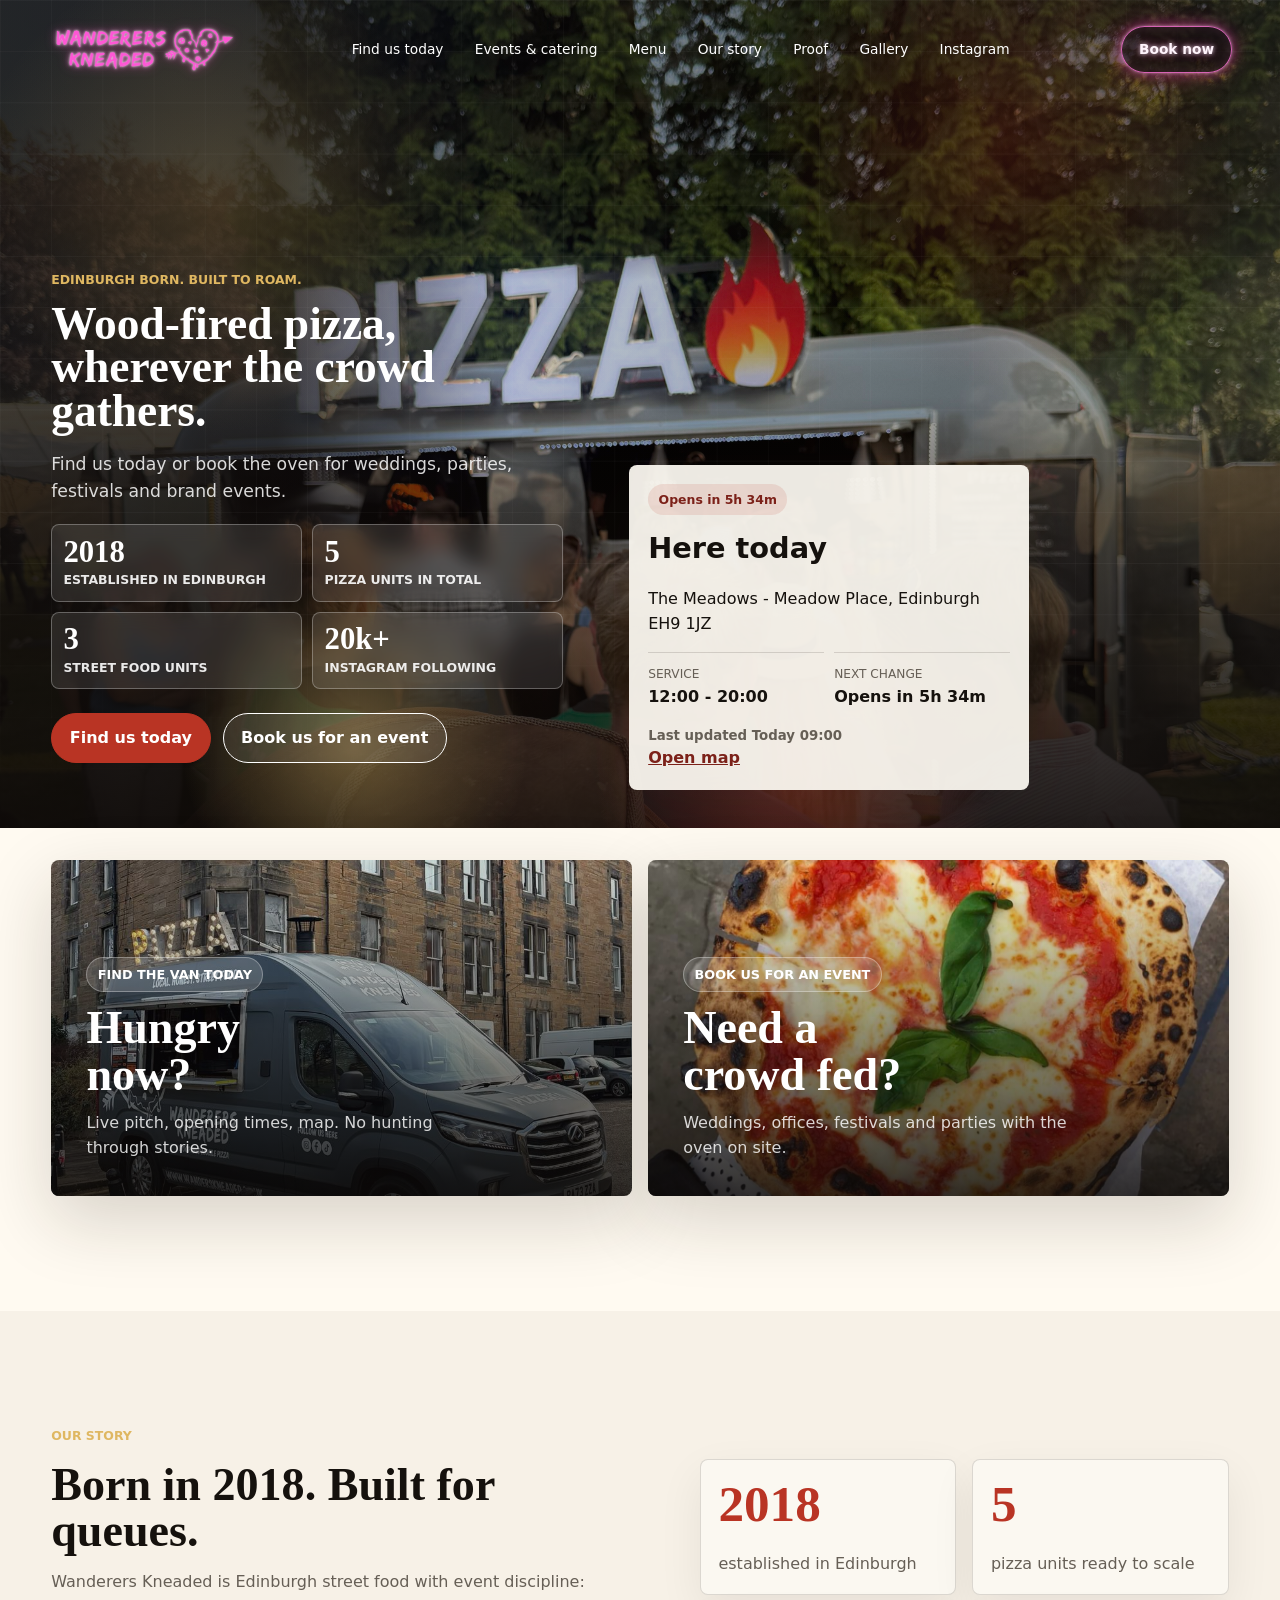
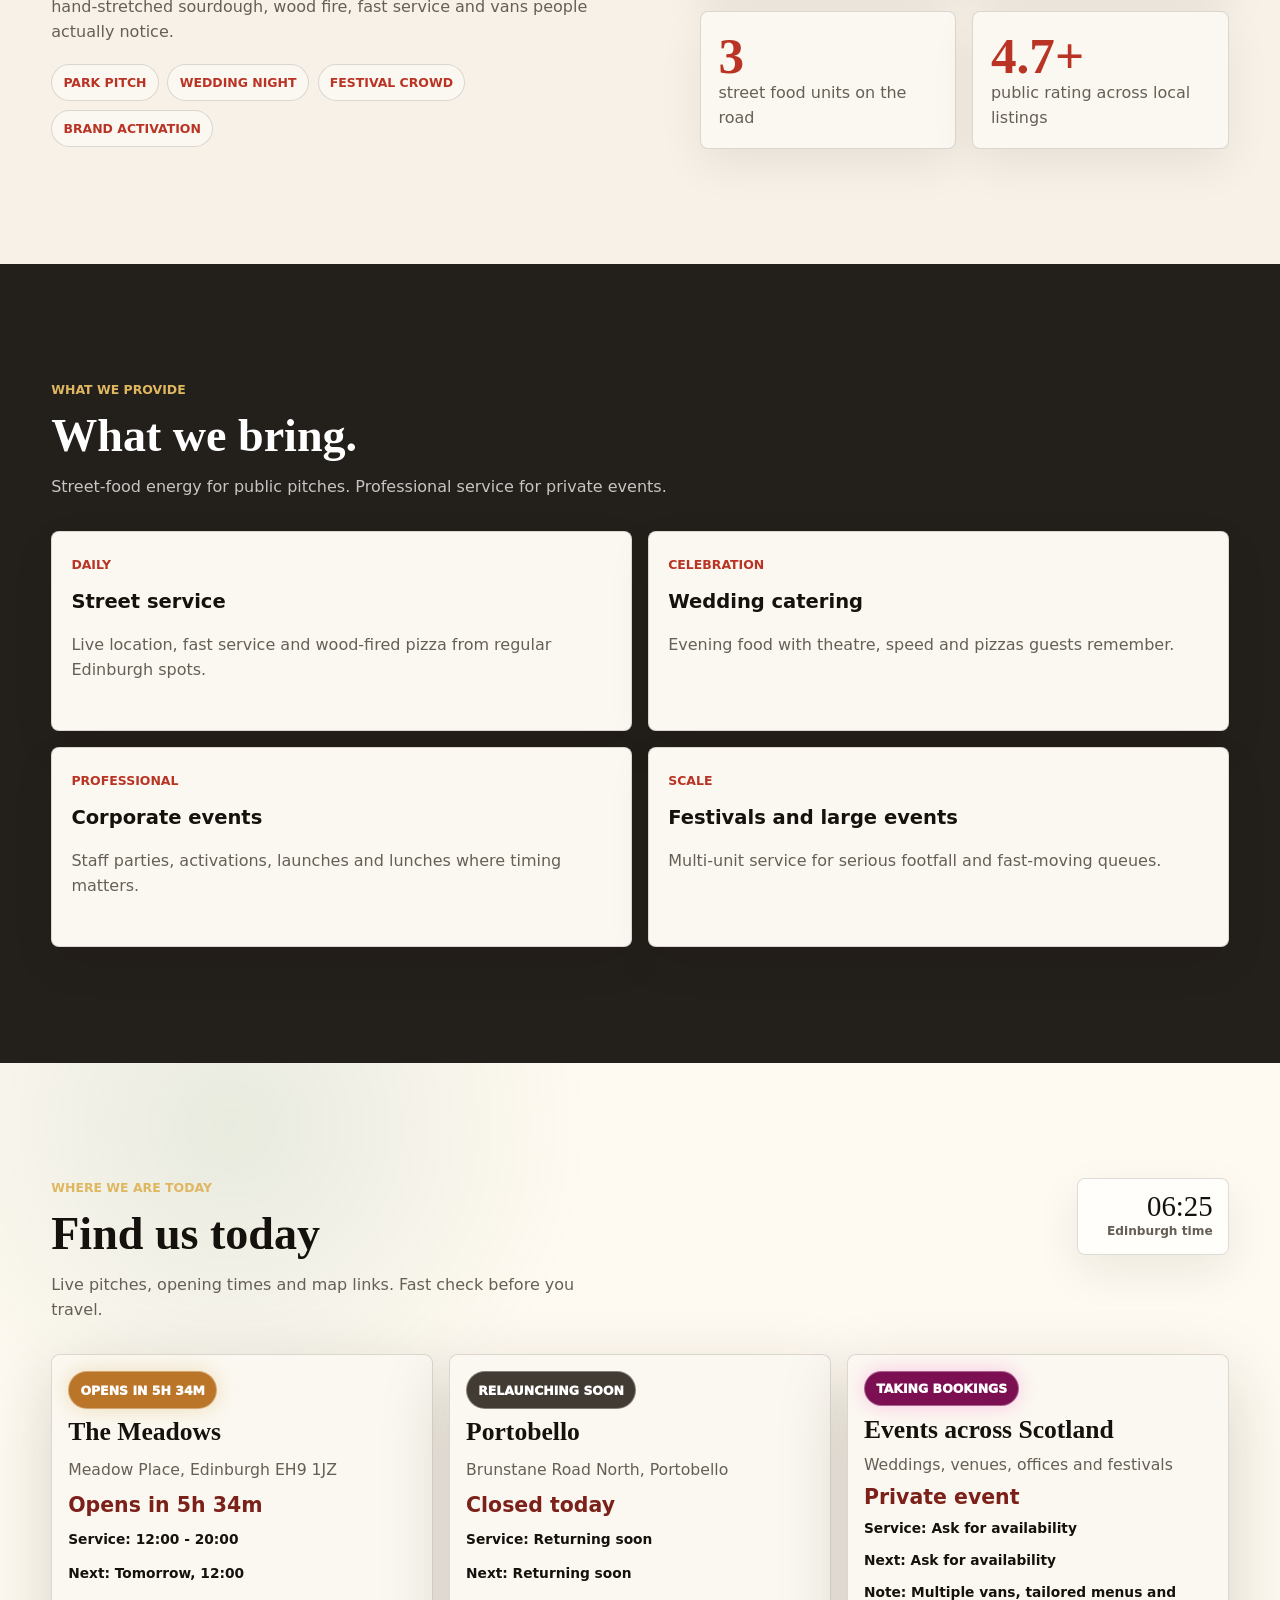
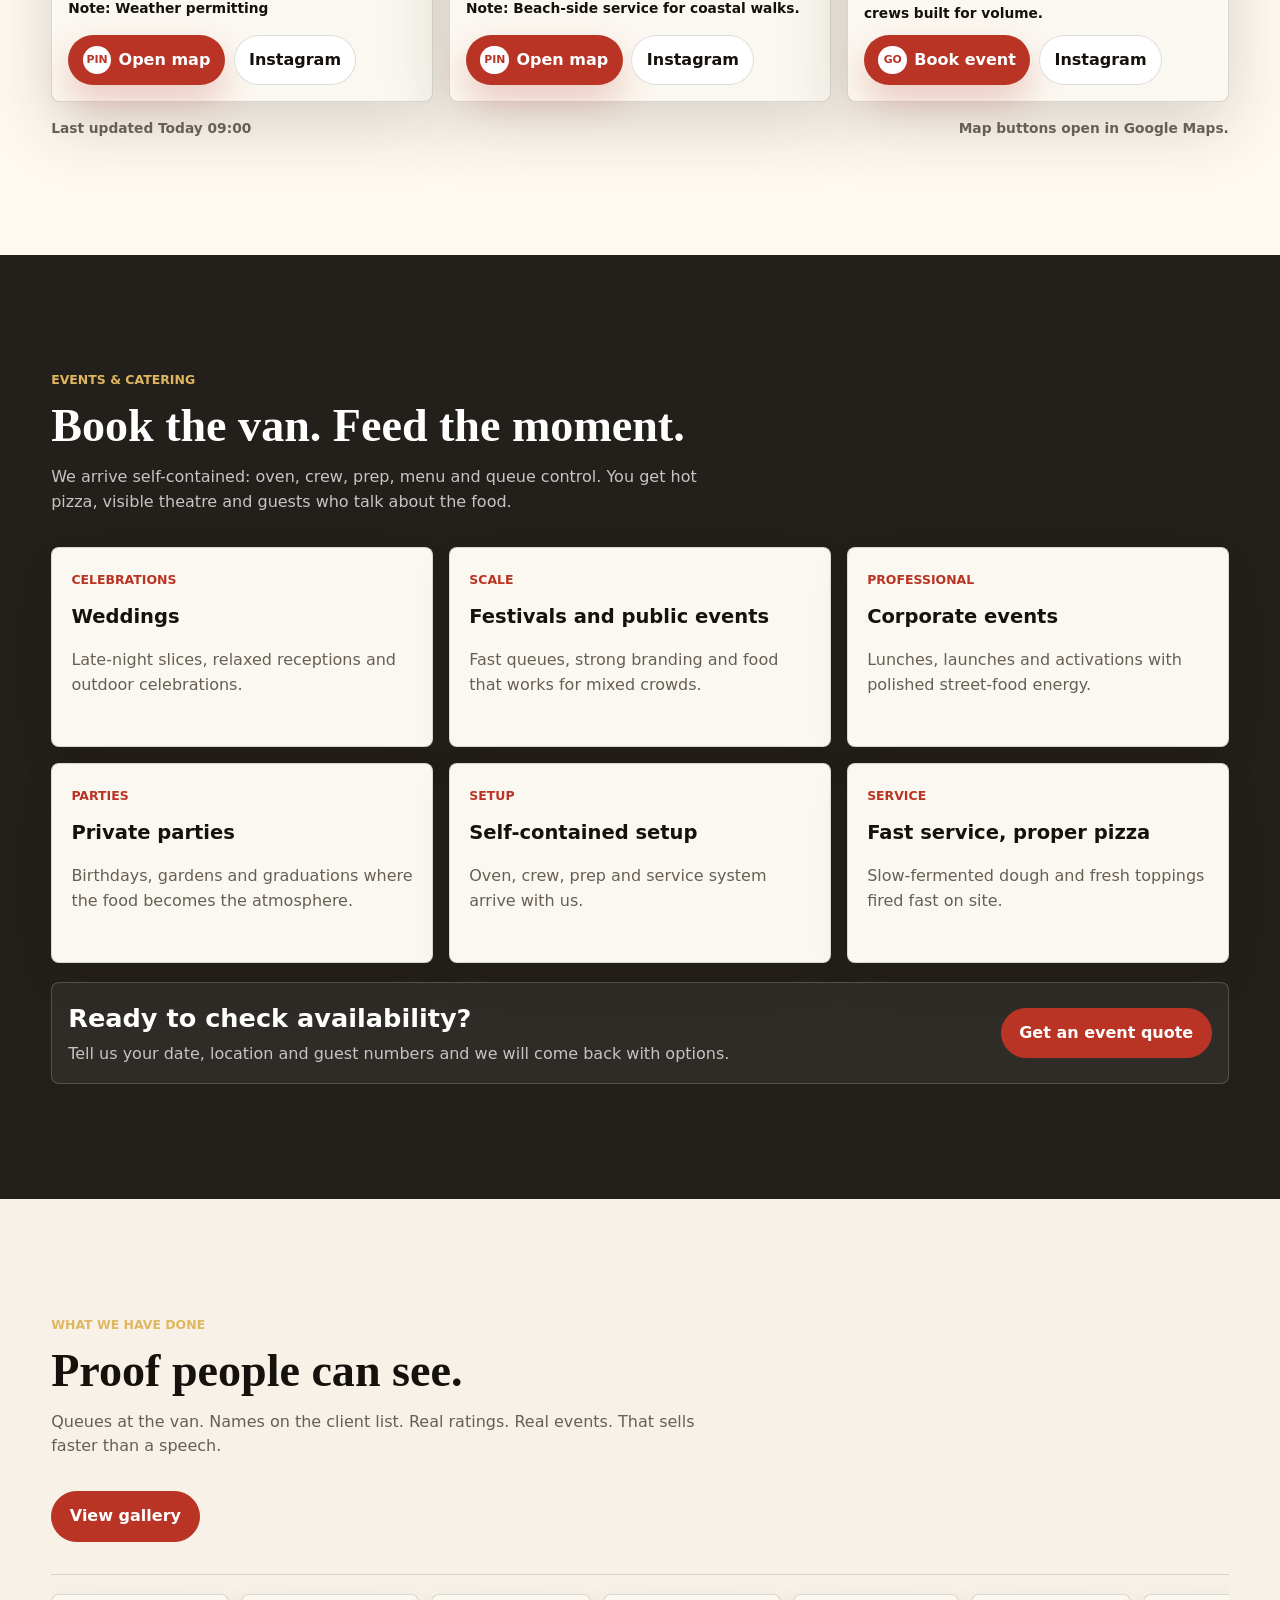
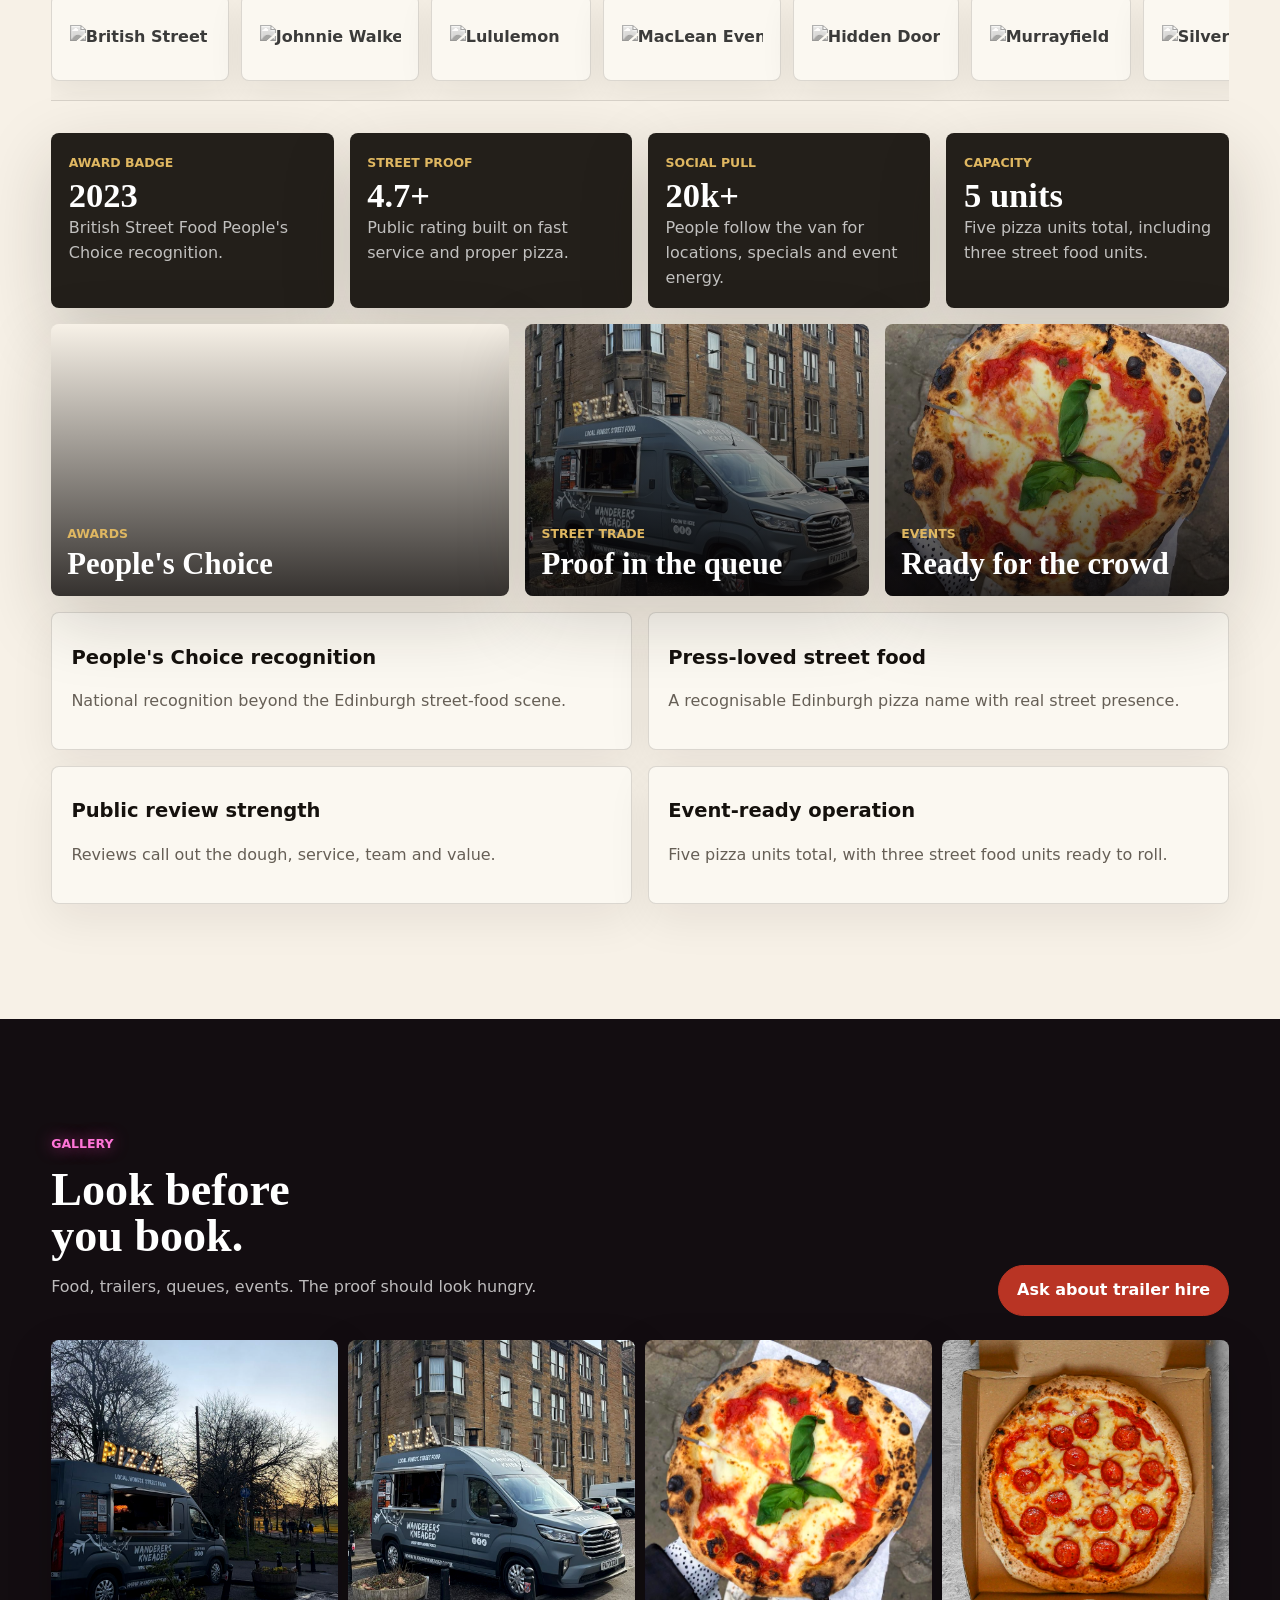
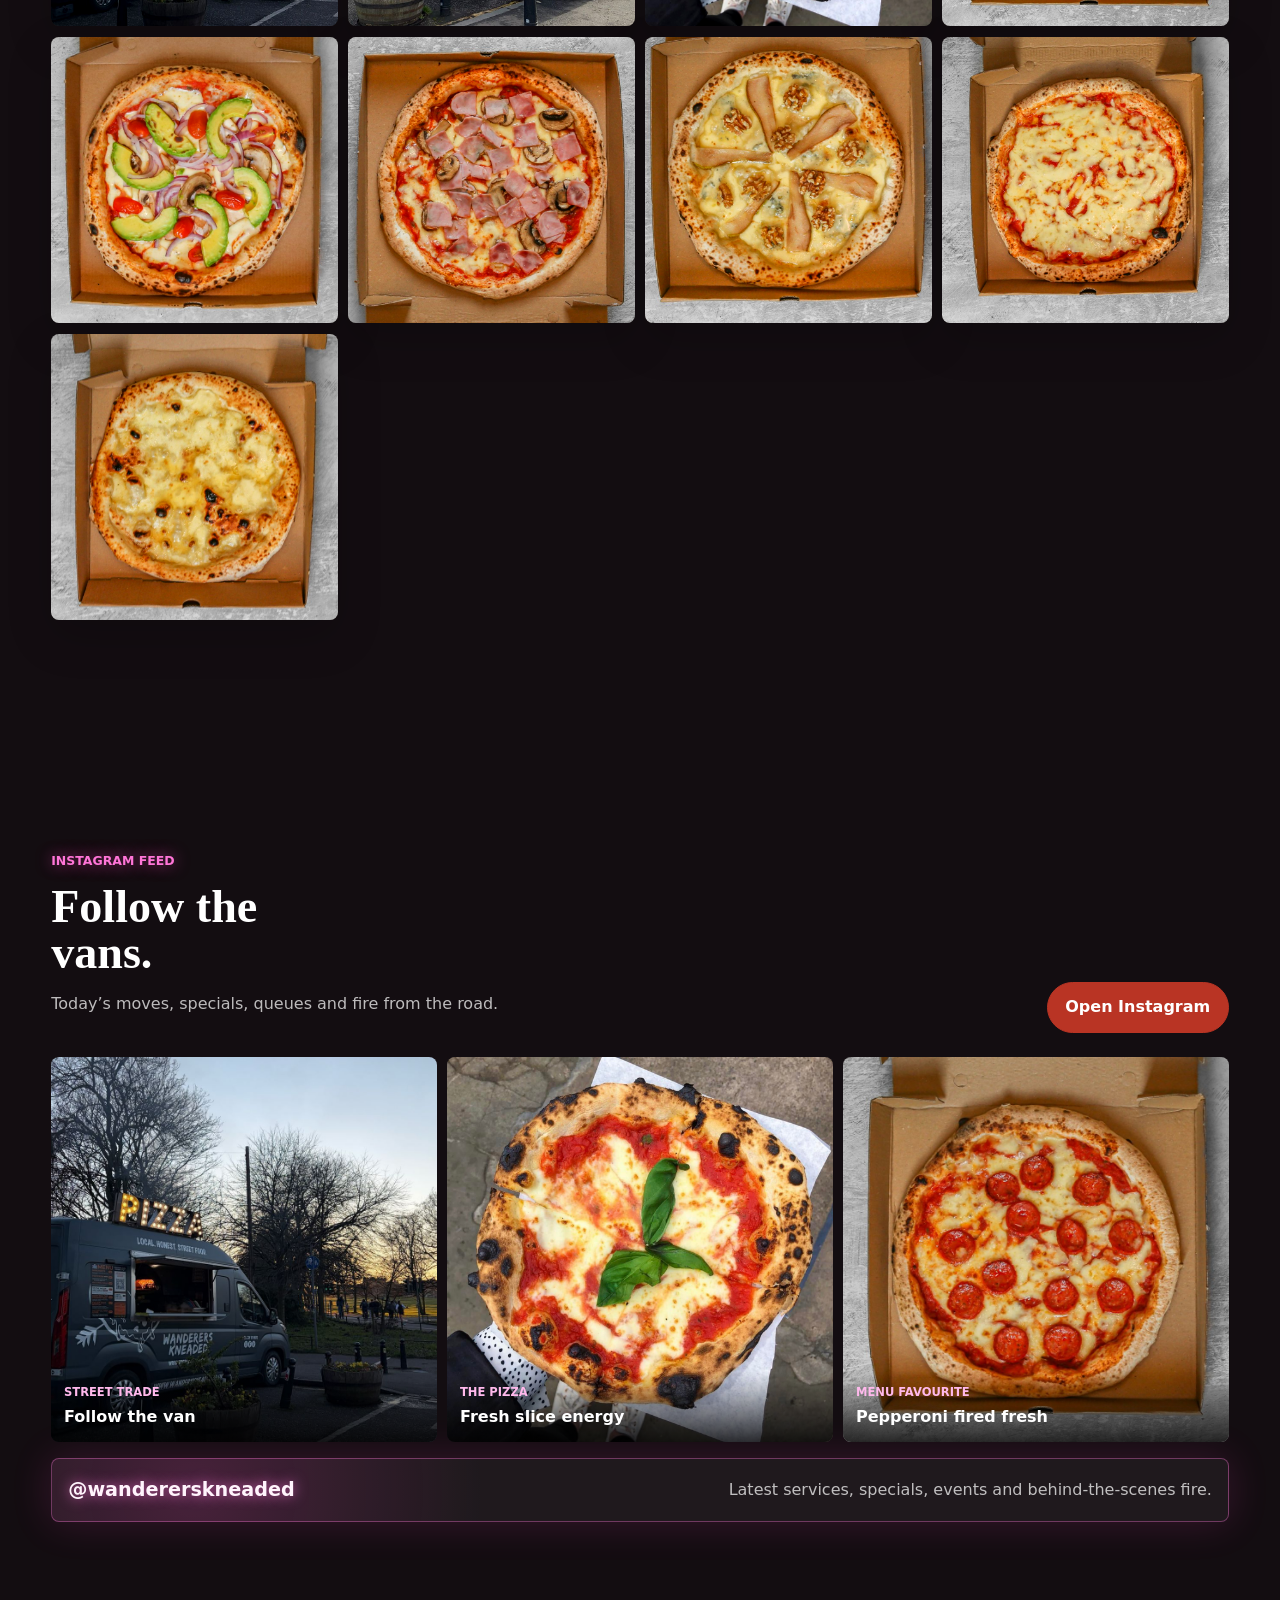
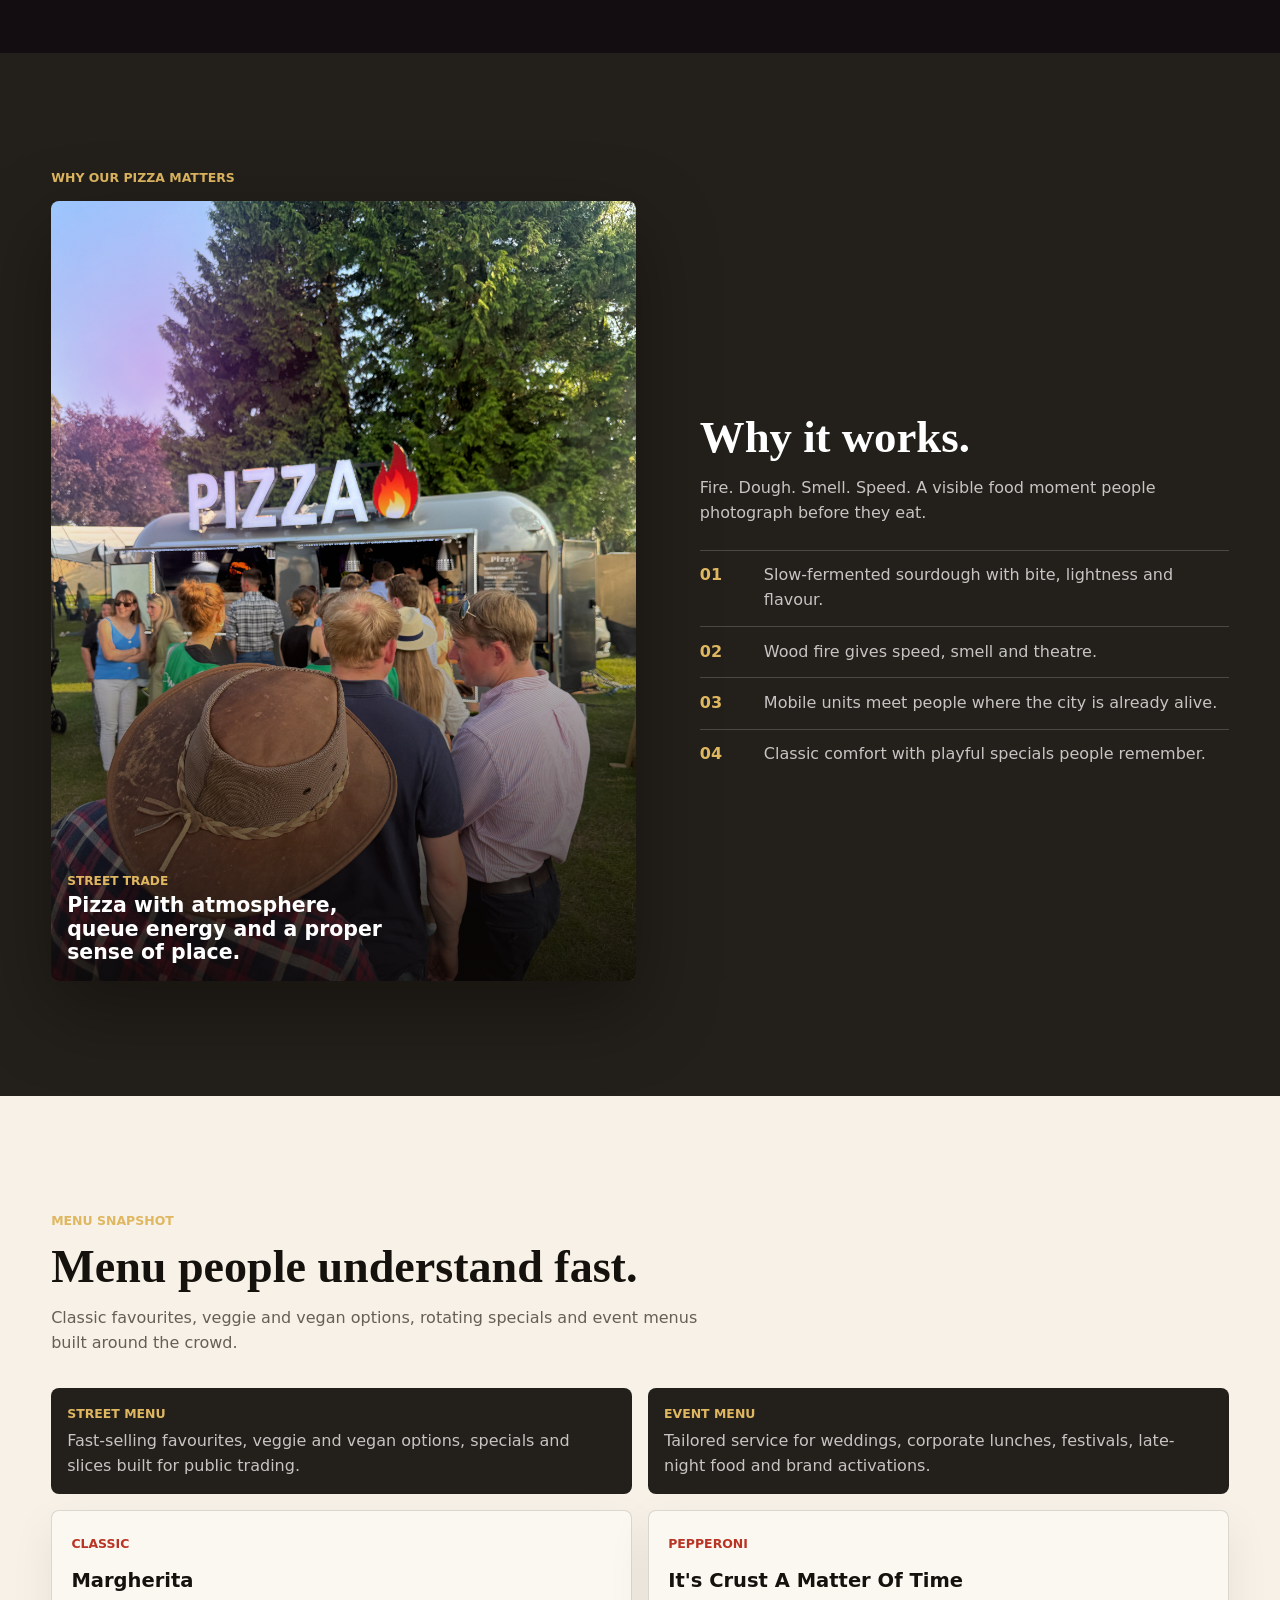
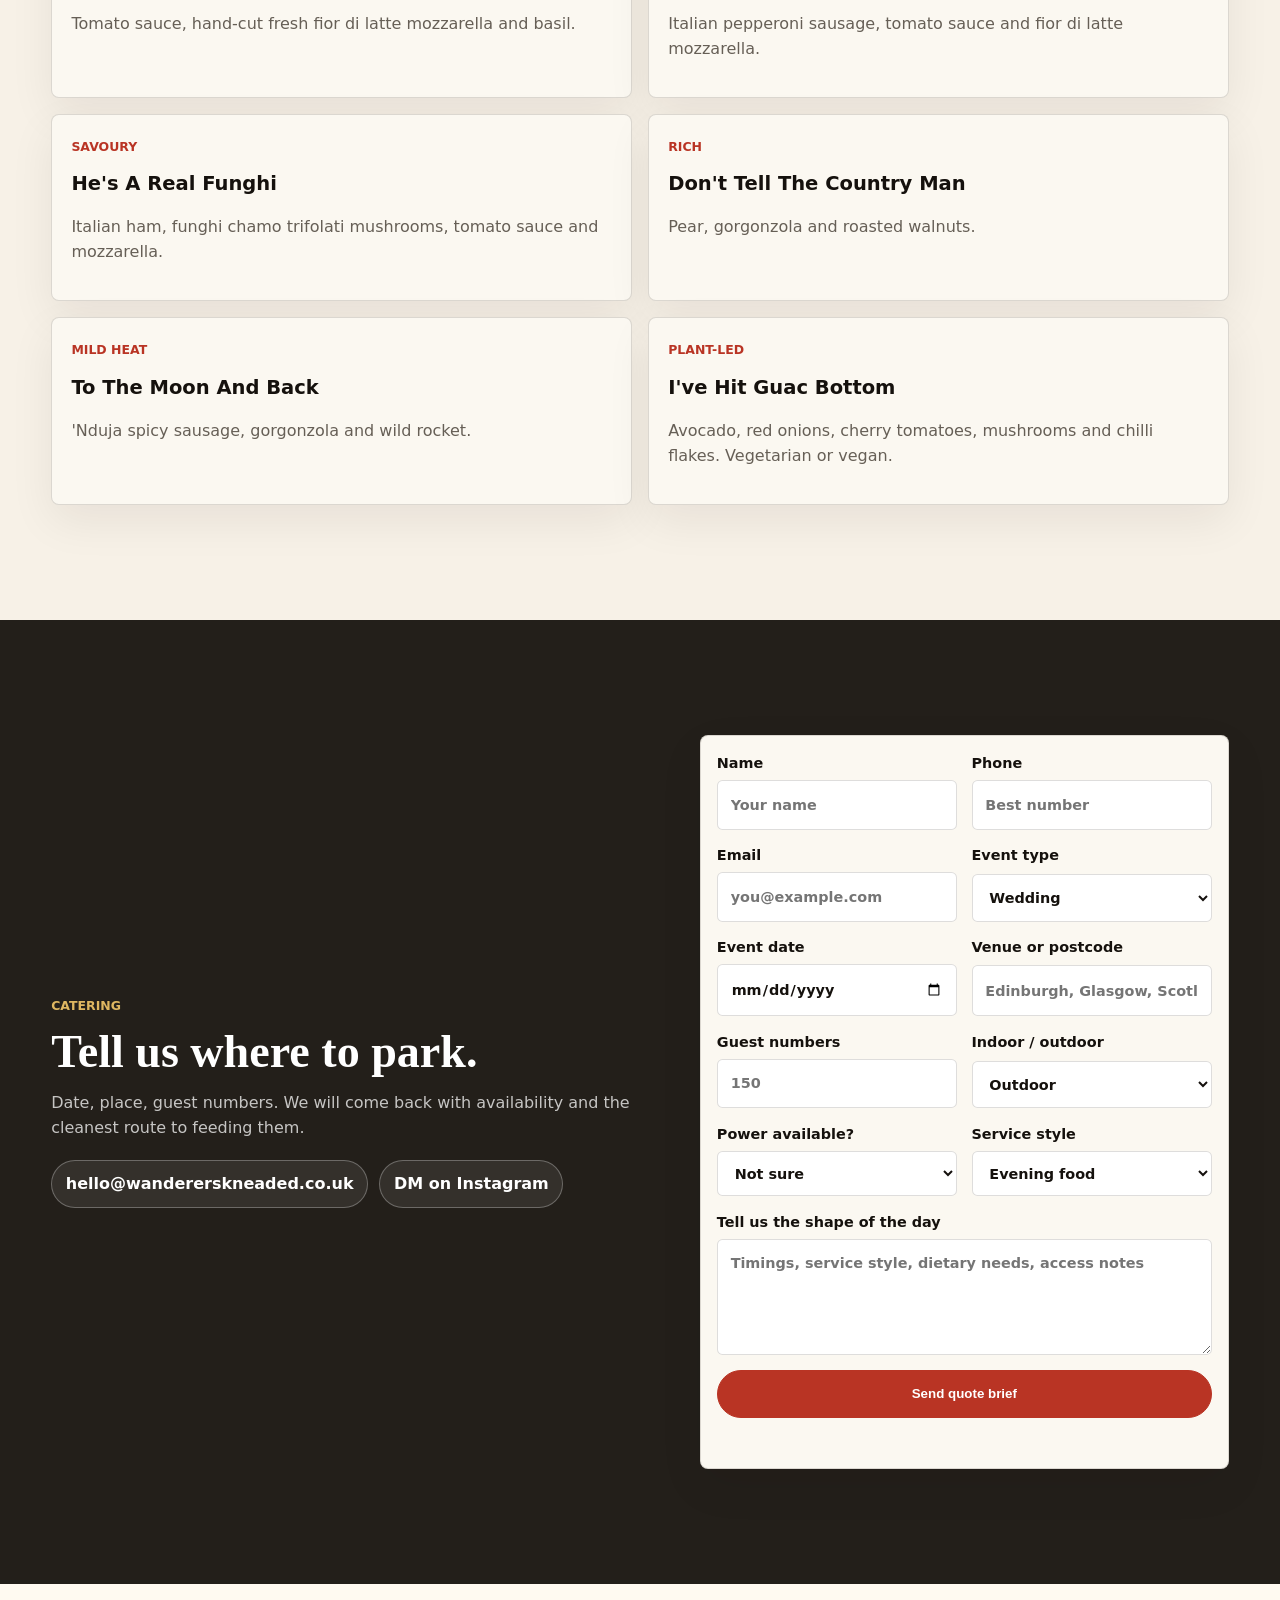
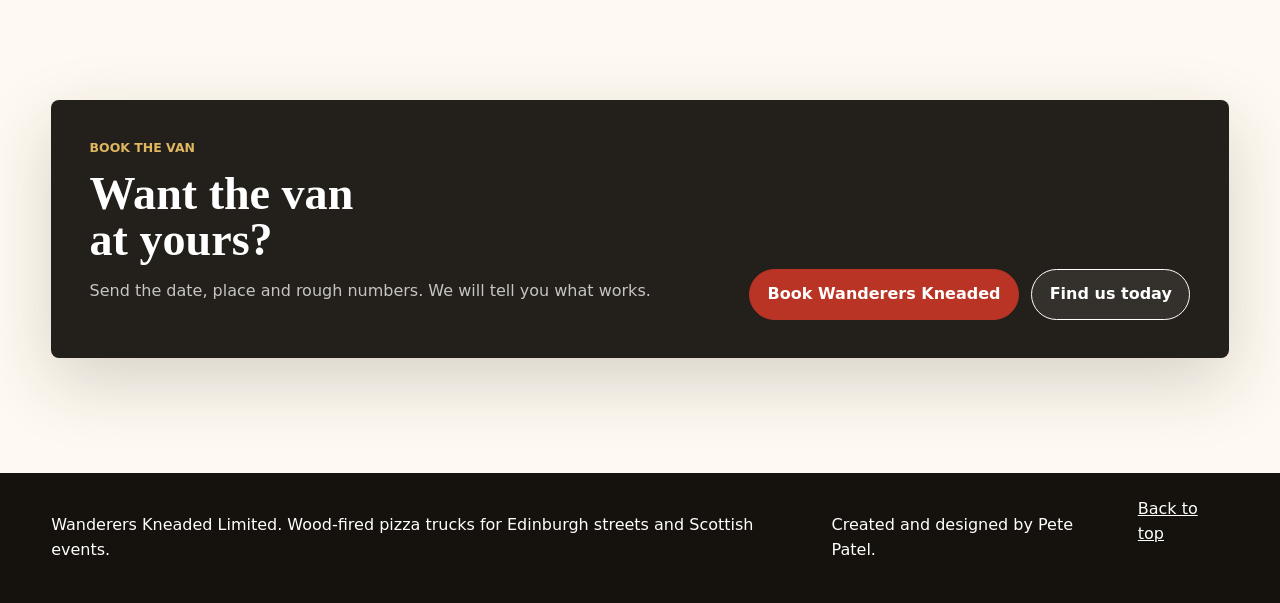
==== index.html @ 33427e61 "Launch Wanderers Kneaded website CMS" ====
<!doctype html>
<html lang="en-GB">
  <head>
    <meta charset="utf-8">
    <meta name="viewport" content="width=device-width, initial-scale=1">
    <title>Wanderers Kneaded | Award-Winning Wood-Fired Pizza Trucks Edinburgh</title>
    <meta name="description" content="Wanderers Kneaded is an award-winning Edinburgh mobile pizzeria serving wood-fired sourdough pizza at The Meadows, Portobello, weddings, corporate events, festivals and large-scale Scottish events.">
    <meta name="keywords" content="Wanderers Kneaded, Edinburgh pizza truck, wood fired pizza Edinburgh, mobile pizzeria Scotland, wedding catering Edinburgh, corporate event catering Scotland, street food van Edinburgh, Meadows pizza, Portobello pizza">
    <meta name="robots" content="index,follow,max-image-preview:large">
    <link rel="canonical" href="https://www.wandererskneaded.co.uk/">
    <meta property="og:title" content="Wanderers Kneaded | Wood-Fired Pizza Trucks Edinburgh">
    <meta property="og:description" content="Award-winning mobile pizzeria bringing slow-fermented wood-fired pizza to Edinburgh streets, weddings, festivals and corporate events.">
    <meta property="og:type" content="website">
    <meta property="og:url" content="https://www.wandererskneaded.co.uk/">
    <meta property="og:image" content="https://www.wandererskneaded.co.uk/assets/gallery/t1.jpg">
    <meta property="og:site_name" content="Wanderers Kneaded">
    <meta name="twitter:card" content="summary_large_image">
    <meta name="twitter:title" content="Wanderers Kneaded | Wood-Fired Pizza Trucks Edinburgh">
    <meta name="twitter:description" content="Award-winning mobile pizzeria serving wood-fired sourdough pizza across Edinburgh and Scotland.">
    <link rel="preconnect" href="https://static.wixstatic.com">
    <link rel="stylesheet" href="styles.css?v=20260514-cms-phase-1">
    <script type="application/ld+json">
      {
        "@context": "https://schema.org",
        "@type": "FoodTruck",
        "name": "Wanderers Kneaded",
        "url": "https://www.wandererskneaded.co.uk/",
        "foundingDate": "2018",
        "description": "Award-winning wood-fired mobile pizzeria serving Edinburgh streets, weddings, corporate events, festivals and large-scale Scottish events.",
        "servesCuisine": ["Pizza", "Italian", "Street food"],
        "address": {
          "@type": "PostalAddress",
          "streetAddress": "Meadow Place",
          "addressLocality": "Edinburgh",
          "postalCode": "EH9 1JZ",
          "addressCountry": "GB"
        },
        "areaServed": ["Edinburgh", "Scotland", "United Kingdom"],
        "additionalProperty": [
          {"@type": "PropertyValue", "name": "Pizza units", "value": "5"},
          {"@type": "PropertyValue", "name": "Street food units", "value": "3"}
        ],
        "sameAs": [
          "https://www.instagram.com/wandererskneaded/"
        ],
        "makesOffer": [
          {"@type": "Offer", "itemOffered": {"@type": "Service", "name": "Wedding catering"}},
          {"@type": "Offer", "itemOffered": {"@type": "Service", "name": "Corporate event catering"}},
          {"@type": "Offer", "itemOffered": {"@type": "Service", "name": "Festival and large event catering"}}
        ]
      }
    </script>
  </head>
  <body>
    <a class="skip-link" href="#main">Skip to content</a>
    <header class="site-header" data-elevate>
      <a class="brand" href="#top" aria-label="Wanderers Kneaded home">
        <img class="brand-neon" src="assets/brand/wanderers-kneaded-hot-pink-neon.png" alt="Wanderers Kneaded">
      </a>
      <nav class="nav" aria-label="Primary navigation">
        <a href="#today">Find us today</a>
        <a href="#events">Events & catering</a>
        <a href="#menu">Menu</a>
        <a href="#who">Our story</a>
        <a href="#proof">Proof</a>
        <a href="#gallery">Gallery</a>
        <a href="#instagram">Instagram</a>
      </nav>
      <a class="header-action" href="#quote">Book now</a>
    </header>

    <main id="main">
      <section id="top" class="hero">
        <div class="hero-media" role="img" aria-label="Wanderers Kneaded wood-fired pizza truck serving Edinburgh">
          <div class="flame-field" aria-hidden="true"></div>
        </div>
        <div class="hero-copy">
          <p class="eyebrow">Edinburgh born. Built to roam.</p>
          <h1>Wood-fired pizza, wherever the crowd gathers.</h1>
          <p class="hero-text">Find us today or book the oven for weddings, parties, festivals and brand events.</p>
          <div class="hero-proof" aria-label="Wanderers Kneaded proof points">
            <article><strong>2018</strong><span>established in Edinburgh</span></article>
            <article><strong>5</strong><span>pizza units in total</span></article>
            <article><strong>3</strong><span>street food units</span></article>
            <article><strong>20k+</strong><span>Instagram following</span></article>
          </div>
          <div class="hero-actions">
            <a class="button primary" href="#today">Find us today</a>
            <a class="button ghost" href="#quote">Book us for an event</a>
          </div>
        </div>
        <aside class="live-card" aria-labelledby="live-card-title">
          <span class="status-pill" id="statusPill">Opening soon</span>
          <h2 id="live-card-title">Here today</h2>
          <p id="todayLocation">The Meadows - Meadow Place, Edinburgh EH9 1JZ</p>
          <dl>
            <div>
              <dt>Service</dt>
              <dd id="todayHours">12:00 - 20:00</dd>
            </div>
            <div>
              <dt>Next change</dt>
              <dd id="countdown">Today</dd>
            </div>
          </dl>
          <small class="live-updated" id="lastUpdated">Last updated today</small>
          <a id="mapLink" class="inline-link" href="#today">Open map</a>
        </aside>
      </section>

      <section class="section route-section" aria-label="Choose what you need">
        <a class="route-card find-route reveal" href="#today">
          <span>Find the van today</span>
          <h2>Hungry now?</h2>
          <p>Live pitch, opening times, map. No hunting through stories.</p>
        </a>
        <a class="route-card book-route reveal" href="#quote">
          <span>Book us for an event</span>
          <h2>Need a crowd fed?</h2>
          <p>Weddings, offices, festivals and parties with the oven on site.</p>
        </a>
      </section>

      <section id="who" class="section story-section">
        <div class="section-kicker">Our story</div>
        <div class="split">
          <div class="reveal">
            <h2>Born in 2018. Built for queues.</h2>
            <p>Wanderers Kneaded is Edinburgh street food with event discipline: hand-stretched sourdough, wood fire, fast service and vans people actually notice.</p>
            <div class="sell-points" aria-label="What makes Wanderers Kneaded work">
              <span>Park pitch</span>
              <span>Wedding night</span>
              <span>Festival crowd</span>
              <span>Brand activation</span>
            </div>
          </div>
          <div class="metrics-grid reveal" aria-label="Business highlights">
            <article><strong>2018</strong><span>established in Edinburgh</span></article>
            <article><strong>5</strong><span>pizza units ready to scale</span></article>
            <article><strong>3</strong><span>street food units on the road</span></article>
            <article><strong>4.7+</strong><span>public rating across local listings</span></article>
          </div>
        </div>
      </section>

      <section id="provide" class="section service-section">
        <div class="section-kicker">What we provide</div>
        <div class="section-heading">
          <h2>What we bring.</h2>
          <p>Street-food energy for public pitches. Professional service for private events.</p>
        </div>
        <div class="service-grid" id="serviceGrid"></div>
      </section>

      <section id="today" class="section today-section">
        <div class="today-board reveal">
          <div class="today-board-head">
            <div>
            <div class="section-kicker">Where we are today</div>
            <h2 id="todayHeadline">Find us today</h2>
              <p id="todayNote">Live pitches, opening times and map links. Fast check before you travel.</p>
            </div>
            <div class="time-chip" aria-live="polite">
              <span id="localTime">Live</span>
              <small>Edinburgh time</small>
            </div>
          </div>
          <div class="today-live-grid" id="todayLiveGrid" aria-label="Live trading locations">
            <article class="today-location-card opening-soon">
              <div class="open-sign opening-soon"><span>Opens today</span></div>
              <h3>The Meadows</h3>
              <p>Meadow Place, Edinburgh EH9 1JZ</p>
              <strong>12:00 - 20:00</strong>
              <small>Next: Tomorrow, 12:00</small>
              <small>Note: Weather permitting</small>
              <div class="today-card-actions">
                <a class="map-button" href="https://www.google.com/maps/search/?api=1&query=Meadow%20Place%20Edinburgh%20EH9%201JZ" target="_blank" rel="noreferrer">Open map</a>
                <a class="insta-button" href="https://www.instagram.com/wandererskneaded/" target="_blank" rel="noreferrer">Instagram</a>
              </div>
            </article>
            <article class="today-location-card closed">
              <div class="open-sign closed"><span>Relaunching soon</span></div>
              <h3>Portobello</h3>
              <p>Brunstane Road North, Portobello</p>
              <strong>Closed today</strong>
              <small>Next: Returning soon</small>
              <small>Note: Beach-side service for coastal walks.</small>
              <div class="today-card-actions">
                <a class="map-button" href="https://www.google.com/maps/search/?api=1&query=Brunstane%20Road%20North%20Portobello" target="_blank" rel="noreferrer">Open map</a>
                <a class="insta-button" href="https://www.instagram.com/wandererskneaded/" target="_blank" rel="noreferrer">Instagram</a>
              </div>
            </article>
            <article class="today-location-card private-event">
              <div class="open-sign private-event"><span>Taking bookings</span></div>
              <h3>Events across Scotland</h3>
              <p>Weddings, venues, offices and festivals</p>
              <strong>Ask for availability</strong>
              <small>Next: Ask for availability</small>
              <small>Note: Multiple vans, tailored menus and crews built for volume.</small>
              <div class="today-card-actions">
                <a class="map-button internal-link" href="#quote">Book event</a>
                <a class="insta-button" href="https://www.instagram.com/wandererskneaded/" target="_blank" rel="noreferrer">Instagram</a>
              </div>
            </article>
          </div>
          <div class="today-board-foot">
            <span id="todayUpdated">Last updated today</span>
            <span>Map buttons open in Google Maps.</span>
          </div>
        </div>
      </section>

      <section id="events" class="section event-section">
        <div class="section-kicker">Events & catering</div>
        <div class="section-heading">
          <h2>Book the van. Feed the moment.</h2>
          <p>We arrive self-contained: oven, crew, prep, menu and queue control. You get hot pizza, visible theatre and guests who talk about the food.</p>
        </div>
        <div class="event-grid" id="eventGrid"></div>
        <div class="section-cta event-cta">
          <div>
            <h3>Ready to check availability?</h3>
            <p>Tell us your date, location and guest numbers and we will come back with options.</p>
          </div>
          <a class="button primary" href="#quote">Get an event quote</a>
        </div>
      </section>

      <section id="proof" class="section proof-section">
        <div class="section-kicker">What we have done</div>
        <div class="section-heading">
          <h2>Proof people can see.</h2>
          <p>Queues at the van. Names on the client list. Real ratings. Real events. That sells faster than a speech.</p>
          <a class="button primary proof-gallery-link" href="#gallery">View gallery</a>
        </div>
        <div class="marquee" aria-label="Partners and clients">
          <div class="marquee-track" id="partnerTrack"></div>
        </div>
        <div class="proof-showcase">
          <article>
            <span>Award badge</span>
            <strong>2023</strong>
            <p>British Street Food People's Choice recognition.</p>
          </article>
          <article>
            <span>Street proof</span>
            <strong>4.7+</strong>
            <p>Public rating built on fast service and proper pizza.</p>
          </article>
          <article>
            <span>Social pull</span>
            <strong>20k+</strong>
            <p>People follow the van for locations, specials and event energy.</p>
          </article>
          <article>
            <span>Capacity</span>
            <strong>5 units</strong>
            <p>Five pizza units total, including three street food units.</p>
          </article>
        </div>
        <div class="proof-visuals" aria-label="Wanderers Kneaded visual proof">
          <article class="proof-photo proof-photo-award">
            <span>Awards</span>
            <strong>People's Choice</strong>
          </article>
          <article class="proof-photo proof-photo-queue">
            <span>Street trade</span>
            <strong>Proof in the queue</strong>
          </article>
          <article class="proof-photo proof-photo-event">
            <span>Events</span>
            <strong>Ready for the crowd</strong>
          </article>
        </div>
        <div class="proof-grid" id="proofGrid"></div>
      </section>

      <section id="why" class="section why-section">
        <div class="section-kicker">Why our pizza matters</div>
        <div class="why-layout">
          <figure class="why-photo reveal">
            <img src="assets/gallery/why-queue.jpg" alt="People queuing at the Wanderers Kneaded pizza van" loading="lazy">
            <figcaption>
              <span>Street trade</span>
              Pizza with atmosphere, queue energy and a proper sense of place.
            </figcaption>
          </figure>
          <div class="reveal">
            <h2>Why it works.</h2>
            <p>Fire. Dough. Smell. Speed. A visible food moment people photograph before they eat.</p>
            <div class="reason-list" id="reasonList"></div>
          </div>
        </div>
      </section>

      <section id="menu" class="section menu-section">
        <div class="section-kicker">Menu snapshot</div>
        <div class="section-heading">
          <h2>Menu people understand fast.</h2>
          <p>Classic favourites, veggie and vegan options, rotating specials and event menus built around the crowd.</p>
        </div>
        <div class="menu-modes" aria-label="Menu types">
          <article>
            <span>Street menu</span>
            <p>Fast-selling favourites, veggie and vegan options, specials and slices built for public trading.</p>
          </article>
          <article>
            <span>Event menu</span>
            <p>Tailored service for weddings, corporate lunches, festivals, late-night food and brand activations.</p>
          </article>
        </div>
        <div class="menu-grid" id="menuGrid"></div>
      </section>

      <section id="quote" class="section quote-section">
        <div class="quote-copy reveal">
          <div class="section-kicker">Catering</div>
          <h2>Tell us where to park.</h2>
          <p>Date, place, guest numbers. We will come back with availability and the cleanest route to feeding them.</p>
          <div class="urgent-contact">
            <a href="mailto:hello@wandererskneaded.co.uk">hello@wandererskneaded.co.uk</a>
            <a href="https://www.instagram.com/wandererskneaded/" target="_blank" rel="noreferrer">DM on Instagram</a>
          </div>
        </div>
        <form class="quote-form reveal" name="catering-enquiry" id="quoteForm">
          <label>Name <input name="name" type="text" placeholder="Your name" autocomplete="name" required></label>
          <label>Phone <input name="phone" type="tel" placeholder="Best number" autocomplete="tel" required></label>
          <label>Email <input name="email" type="email" placeholder="you@example.com" autocomplete="email" required></label>
          <label>Event type <select name="eventType"><option>Wedding</option><option>Corporate event</option><option>Festival or public event</option><option>Private party</option></select></label>
          <label>Event date <input name="eventDate" type="date"></label>
          <label>Venue or postcode <input name="location" type="text" placeholder="Edinburgh, Glasgow, Scotland..." required></label>
          <label>Guest numbers <input name="guests" type="number" min="20" placeholder="150"></label>
          <label>Indoor / outdoor <select name="setting"><option>Outdoor</option><option>Indoor</option><option>Both / not sure</option></select></label>
          <label>Power available? <select name="power"><option>Not sure</option><option>Yes</option><option>No</option></select></label>
          <label>Service style <select name="serviceStyle"><option>Evening food</option><option>Main meal</option><option>Staff lunch</option><option>Festival pitch</option><option>Brand activation</option></select></label>
          <label>Tell us the shape of the day <textarea name="message" rows="4" placeholder="Timings, service style, dietary needs, access notes"></textarea></label>
          <button class="button primary" type="submit">Send quote brief</button>
          <p class="form-status" id="quoteStatus" aria-live="polite"></p>
        </form>
      </section>

      <section id="gallery" class="section gallery-section">
        <div class="section-kicker">Gallery</div>
        <div class="gallery-head">
          <div>
            <h2>Look before you book.</h2>
            <p>Food, trailers, queues, events. The proof should look hungry.</p>
          </div>
          <a class="button primary" href="#quote">Ask about trailer hire</a>
        </div>
        <div class="gallery-grid" id="galleryGrid" aria-label="Trailer, food and event gallery"></div>
      </section>

      <section id="instagram" class="section instagram-section">
        <div class="section-kicker">Instagram Feed</div>
        <div class="instagram-head">
          <div>
            <h2>Follow the vans.</h2>
            <p>Today’s moves, specials, queues and fire from the road.</p>
          </div>
          <a class="button primary" href="https://www.instagram.com/wandererskneaded/" target="_blank" rel="noreferrer">Open Instagram</a>
        </div>
        <div class="instagram-grid" id="instagramGrid" aria-label="Recent Instagram-style highlights"></div>
        <div class="instagram-live-slot" id="instagramLiveSlot" aria-label="Live Instagram feed area"></div>
      </section>

      <section class="section final-cta-section">
        <div class="final-cta">
          <div>
            <div class="section-kicker">Book the van</div>
            <h2>Want the van at yours?</h2>
            <p>Send the date, place and rough numbers. We will tell you what works.</p>
          </div>
          <div class="final-cta-actions">
            <a class="button primary" href="#quote">Book Wanderers Kneaded</a>
            <a class="button ghost" href="#today">Find us today</a>
          </div>
        </div>
      </section>
    </main>

    <footer class="site-footer">
      <p>Wanderers Kneaded Limited. Wood-fired pizza trucks for Edinburgh streets and Scottish events.</p>
      <p>Created and designed by Pete Patel.</p>
      <a href="#top">Back to top</a>
    </footer>

    <div class="mobile-sticky-actions" aria-label="Quick actions">
      <a href="#today">Find us today</a>
      <a href="#quote">Book us</a>
    </div>

    <script src="site-data.js?v=20260514-cms-phase-1"></script>
    <script src="app.js?v=20260514-cms-phase-1"></script>
  </body>
</html>
---- styles.css ----
:root {
  color-scheme: light;
  --ink: #15110d;
  --muted: #665f56;
  --paper: #f7f1e7;
  --cream: #fbf8f1;
  --tomato: #b93424;
  --tomato-dark: #7c2119;
  --basil: #2f6e4f;
  --olive: #8a7a37;
  --char: #231f1a;
  --gold: #dfb761;
  --line: rgba(21, 17, 13, 0.14);
  --shadow: 0 24px 70px rgba(33, 26, 18, 0.18);
}

* {
  box-sizing: border-box;
}

html {
  scroll-behavior: smooth;
  overflow-x: hidden;
}

section,
#top,
#today,
#events,
#menu,
#who,
#proof,
#gallery,
#instagram,
#quote {
  scroll-margin-top: 7.5rem;
}

body {
  margin: 0;
  background: var(--paper);
  color: var(--ink);
  font-family: Inter, ui-sans-serif, system-ui, -apple-system, BlinkMacSystemFont, "Segoe UI", sans-serif;
  line-height: 1.55;
  overflow-x: hidden;
}

a {
  color: inherit;
}

img {
  max-width: 100%;
  display: block;
}

.skip-link {
  position: fixed;
  left: 1rem;
  top: -5rem;
  z-index: 20;
  background: var(--ink);
  color: white;
  padding: 0.7rem 1rem;
}

.skip-link:focus {
  top: 1rem;
}

.site-header {
  position: fixed;
  inset: 0 0 auto;
  z-index: 10;
  display: grid;
  grid-template-columns: auto 1fr auto;
  gap: 1.2rem;
  align-items: center;
  padding: 0.7rem clamp(1rem, 4vw, 3rem);
  color: white;
  transition: background 240ms ease, color 240ms ease, box-shadow 240ms ease;
}

.site-header.is-scrolled {
  background: rgba(251, 248, 241, 0.92);
  color: var(--ink);
  box-shadow: 0 12px 35px rgba(32, 23, 13, 0.12);
  backdrop-filter: blur(16px);
}

.brand {
  display: flex;
  align-items: center;
  min-width: 9rem;
  text-decoration: none;
}

.brand-neon {
  width: clamp(9.5rem, 15vw, 14rem);
  height: auto;
  filter:
    drop-shadow(0 0 0.05rem rgba(255, 255, 255, 0.78))
    drop-shadow(0 0 0.16rem rgba(255, 185, 236, 0.48))
    drop-shadow(0 0 0.34rem rgba(255, 72, 194, 0.34));
  transition: filter 220ms ease, transform 220ms ease;
}

.brand:hover .brand-neon {
  transform: translateY(-0.05rem);
  filter:
    drop-shadow(0 0 0.08rem rgba(255, 255, 255, 0.9))
    drop-shadow(0 0 0.24rem rgba(255, 185, 236, 0.62))
    drop-shadow(0 0 0.5rem rgba(255, 72, 194, 0.46));
}

.nav {
  display: flex;
  justify-content: center;
  flex-wrap: wrap;
  gap: 0.35rem;
}

.nav a,
.header-action {
  text-decoration: none;
  font-size: 0.86rem;
  padding: 0.55rem 0.8rem;
  border-radius: 999px;
}

.nav a:hover {
  background: rgba(255, 255, 255, 0.16);
}

.header-action {
  position: relative;
  min-width: 6.8rem;
  padding: 0.72rem 1.05rem;
  overflow: hidden;
  color: #fff4fc;
  font-weight: 900;
  text-align: center;
  background: rgba(19, 13, 17, 0.58);
  border: 1px solid rgba(255, 117, 216, 0.82);
  box-shadow:
    0 0 0.2rem rgba(255, 244, 252, 0.48),
    0 0 0.7rem rgba(255, 72, 194, 0.42),
    0 0 1.5rem rgba(255, 35, 169, 0.28),
    inset 0 0 0.8rem rgba(255, 117, 216, 0.14);
  text-shadow:
    0 0 0.25rem rgba(255, 244, 252, 0.82),
    0 0 0.7rem rgba(255, 72, 194, 0.48);
}

.header-action::after {
  content: "";
  position: absolute;
  inset: 0;
  background: linear-gradient(105deg, transparent 0 34%, rgba(255, 255, 255, 0.42) 49%, transparent 64% 100%);
  transform: translateX(-140%);
  animation: ctaSweep 4.8s ease-in-out infinite;
}

.header-action:hover {
  color: white;
  background: rgba(62, 20, 48, 0.72);
  transform: translateY(-0.05rem);
  box-shadow:
    0 0 0.25rem rgba(255, 244, 252, 0.58),
    0 0 0.95rem rgba(255, 72, 194, 0.56),
    0 0 1.9rem rgba(255, 35, 169, 0.36),
    inset 0 0 0.95rem rgba(255, 117, 216, 0.18);
}

.site-header.is-scrolled .nav a:hover,
.site-header.is-scrolled .header-action {
  color: #7c0f52;
  background: rgba(255, 244, 252, 0.86);
  border-color: rgba(255, 72, 194, 0.64);
  text-shadow: 0 0 0.45rem rgba(255, 72, 194, 0.34);
}

.hero {
  position: relative;
  min-height: 92vh;
  display: grid;
  grid-template-columns: minmax(25rem, 0.72fr) minmax(18rem, 25rem);
  align-items: end;
  gap: clamp(2rem, 5vw, 6rem);
  padding: 7.3rem clamp(1rem, 4vw, 4rem) 2.35rem;
  overflow: hidden;
  color: white;
}

.hero-media {
  position: absolute;
  inset: 0;
  background:
    radial-gradient(circle at 17% 24%, rgba(223, 183, 97, 0.2), transparent 19%),
    radial-gradient(circle at 78% 18%, rgba(185, 52, 36, 0.2), transparent 20%),
    linear-gradient(180deg, rgba(14, 10, 8, 0.42) 0 28%, rgba(14, 10, 8, 0.1) 34% 48%, rgba(14, 10, 8, 0.5) 64%, rgba(14, 10, 8, 0.88) 100%),
    linear-gradient(90deg, rgba(14, 10, 8, 0.78) 0 22%, rgba(14, 10, 8, 0.1) 40%, rgba(14, 10, 8, 0.22) 64%, rgba(14, 10, 8, 0.48) 100%),
    url("assets/gallery/why-queue.jpg");
  background-size: auto, auto, auto, auto, cover;
  background-position: center, center, center, center, 54% 35%;
  background-repeat: no-repeat;
  transform: scale(1.015);
  animation: slowZoom 18s ease-in-out infinite alternate;
}

.hero::before {
  content: "";
  position: absolute;
  inset: 0;
  z-index: 1;
  pointer-events: none;
  background-image:
    linear-gradient(rgba(255, 255, 255, 0.035) 1px, transparent 1px),
    linear-gradient(90deg, rgba(255, 255, 255, 0.026) 1px, transparent 1px);
  background-size: 3.2rem 3.2rem;
  mask-image: linear-gradient(to bottom, black 0 68%, transparent 100%);
}

.flame-field {
  position: absolute;
  inset: auto 0 0;
  height: 34%;
  background: radial-gradient(circle at 28% 70%, rgba(223, 183, 97, 0.4), transparent 18%),
    radial-gradient(circle at 62% 78%, rgba(185, 52, 36, 0.42), transparent 24%);
  mix-blend-mode: screen;
}

.hero-copy,
.live-card {
  position: relative;
  z-index: 2;
}

.hero-copy {
  max-width: 46rem;
  padding-bottom: 3vh;
}

.neon-sign {
  position: relative;
  display: inline-grid;
  gap: 0.05rem;
  margin: 0 0 1.2rem;
  padding: 0.9rem 1.1rem 0.75rem;
  border: 2px solid rgba(255, 106, 213, 0.92);
  border-radius: 0.45rem;
  background: rgba(16, 10, 7, 0.45);
  box-shadow:
    0 0 0.45rem rgba(255, 106, 213, 0.95),
    0 0 1.5rem rgba(255, 50, 172, 0.76),
    0 0 3.2rem rgba(185, 52, 166, 0.54),
    inset 0 0 1.2rem rgba(255, 106, 213, 0.22);
  transform: rotate(-1deg);
  isolation: isolate;
  animation: signPulse 5.6s ease-in-out infinite;
  overflow: hidden;
}

.neon-sign::before,
.neon-sign::after {
  content: "";
  position: absolute;
}

.neon-sign::before {
  inset: -42%;
  z-index: -1;
  background:
    radial-gradient(circle at 24% 36%, rgba(255, 72, 194, 0.78), transparent 24%),
    radial-gradient(circle at 74% 68%, rgba(255, 171, 229, 0.48), transparent 28%);
  filter: blur(1.35rem);
  opacity: 0.82;
  animation: pinkAura 4.8s ease-in-out infinite alternate;
}

.neon-sign::after {
  inset: 0;
  z-index: 0;
  background: linear-gradient(105deg, transparent 0 32%, rgba(255, 255, 255, 0.5) 48%, transparent 64% 100%);
  transform: translateX(-140%);
  mix-blend-mode: screen;
  animation: neonSweep 3.8s ease-in-out infinite;
}

.neon-logo-sign {
  width: min(18.75rem, 84vw);
  padding: 0;
  margin: 0 0 2.2rem;
  border: 0;
  background: transparent;
  box-shadow: none;
  overflow: visible;
  animation: none;
}

.neon-logo-sign::before,
.neon-logo-sign::after {
  display: none;
}

.neon-logo-sign img {
  position: relative;
  z-index: 1;
  display: block;
  width: 100%;
  height: auto;
  filter:
    drop-shadow(0 0 0.08rem rgba(255, 255, 255, 0.85))
    drop-shadow(0 0 0.22rem rgba(255, 185, 236, 0.66))
    drop-shadow(0 0 0.48rem rgba(255, 72, 194, 0.52))
    drop-shadow(0 0 0.82rem rgba(255, 35, 169, 0.34));
  opacity: 0.98;
  mix-blend-mode: normal;
  animation: neonLogoTube 5.6s ease-in-out infinite;
}

.neon-sign .wire {
  display: none;
}

.neon-sign span,
.neon-sign strong {
  position: relative;
  z-index: 1;
  display: block;
  color: #fff4fc;
  font-family: Georgia, "Times New Roman", serif;
  font-size: clamp(2rem, 5vw, 4rem);
  line-height: 0.86;
  letter-spacing: 0;
  text-shadow:
    0 0 0.18rem #fff4fc,
    0 0 0.65rem #ff9add,
    0 0 1.35rem #ff48c2,
    0 0 2.8rem #ca187f,
    0 0 4rem #7a1dff;
  animation: neonFlicker 4.8s infinite, pinkTube 7s ease-in-out infinite;
}

.neon-sign strong {
  color: #fffbef;
  animation-delay: 0.18s;
}

.neon-sign em {
  position: relative;
  z-index: 1;
  justify-self: start;
  margin: 0.15rem 0 0 0.3rem;
  color: #ffb9ec;
  font-style: normal;
  font-weight: 900;
  font-size: clamp(0.72rem, 1.4vw, 0.95rem);
  text-transform: uppercase;
  letter-spacing: 0;
  text-shadow:
    0 0 0.12rem rgba(255, 244, 252, 0.8),
    0 0 0.32rem rgba(255, 72, 194, 0.44),
    0 0 0.55rem rgba(255, 72, 194, 0.24);
  animation: sublinePop 3.2s ease-in-out infinite;
}

.neon-sign + .eyebrow {
  text-shadow: 0 0 0.85rem rgba(255, 72, 194, 0.72);
}

.eyebrow,
.section-kicker {
  margin: 0 0 0.85rem;
  color: var(--gold);
  text-transform: uppercase;
  letter-spacing: 0;
  font-weight: 850;
  font-size: 0.78rem;
}

.hero h1 {
  margin: 0;
  max-width: 540px;
  font-family: Georgia, "Times New Roman", serif;
  font-size: clamp(2.65rem, 3.55vw, 3.95rem);
  line-height: 0.96;
  letter-spacing: 0;
}

.hero-text {
  max-width: 31rem;
  font-size: clamp(1.03rem, 1.35vw, 1.2rem);
  color: rgba(255, 255, 255, 0.84);
}

.hero-proof {
  display: grid;
  grid-template-columns: repeat(2, minmax(10rem, 1fr));
  gap: 0.65rem;
  margin: 1.25rem 0 1.45rem;
  max-width: 32rem;
}

.hero-proof article {
  display: grid;
  gap: 0.18rem;
  min-height: 4.75rem;
  padding: 0.7rem;
  border: 1px solid rgba(255, 255, 255, 0.28);
  border-radius: 0.5rem;
  background: rgba(255, 255, 255, 0.1);
  color: rgba(255, 255, 255, 0.9);
  backdrop-filter: blur(10px);
}

.hero-proof strong {
  display: block;
  color: white;
  font-family: Georgia, "Times New Roman", serif;
  font-size: clamp(1.45rem, 2.4vw, 2.25rem);
  line-height: 1;
}

.hero-proof span {
  display: block;
  font-size: 0.78rem;
  font-weight: 850;
  text-transform: uppercase;
}

.button {
  display: inline-flex;
  align-items: center;
  justify-content: center;
  min-height: 3rem;
  border-radius: 999px;
  padding: 0.75rem 1.1rem;
  text-decoration: none;
  border: 1px solid currentColor;
  font-weight: 800;
  cursor: pointer;
}

.primary {
  background: var(--tomato);
  color: white;
  border-color: var(--tomato);
}

.ghost {
  color: inherit;
  background: rgba(255, 255, 255, 0.08);
}

.hero-actions,
.today-actions {
  display: flex;
  gap: 0.75rem;
  flex-wrap: wrap;
}

.live-card {
  background: rgba(251, 248, 241, 0.94);
  color: var(--ink);
  padding: 1.2rem;
  border-radius: 0.5rem;
  box-shadow: var(--shadow);
}

.live-card h2 {
  margin: 0.7rem 0 0.35rem;
  font-size: 1.8rem;
}

.live-card dl {
  display: grid;
  grid-template-columns: 1fr 1fr;
  gap: 0.65rem;
  margin: 1rem 0;
}

.live-card div {
  border-top: 1px solid var(--line);
  padding-top: 0.7rem;
}

dt {
  color: var(--muted);
  font-size: 0.76rem;
  text-transform: uppercase;
  letter-spacing: 0;
}

dd {
  margin: 0.1rem 0 0;
  font-weight: 850;
}

.status-pill {
  display: inline-flex;
  padding: 0.35rem 0.65rem;
  border-radius: 999px;
  background: rgba(185, 52, 36, 0.12);
  color: var(--tomato-dark);
  font-weight: 850;
  font-size: 0.78rem;
}

.status-pill.is-open {
  background: rgba(47, 110, 79, 0.14);
  color: var(--basil);
}

.inline-link {
  font-weight: 850;
  color: var(--tomato-dark);
}

.live-updated {
  display: block;
  color: var(--muted);
  font-weight: 750;
}

.section {
  padding: clamp(4.5rem, 9vw, 8rem) clamp(1rem, 4vw, 4rem);
}

.split,
.why-layout,
.quote-section {
  display: grid;
  grid-template-columns: 1.05fr 0.95fr;
  gap: clamp(2rem, 5vw, 5rem);
  align-items: center;
}

.route-section {
  display: grid;
  grid-template-columns: repeat(2, minmax(0, 1fr));
  gap: 1rem;
  background: #fffaf1;
  padding-top: clamp(1rem, 3vw, 2rem);
}

.route-card {
  min-height: 21rem;
  display: flex;
  flex-direction: column;
  justify-content: flex-end;
  gap: 0.85rem;
  padding: clamp(1.25rem, 3vw, 2.2rem);
  border-radius: 0.5rem;
  color: white;
  text-decoration: none;
  overflow: hidden;
  position: relative;
  box-shadow: var(--shadow);
  isolation: isolate;
}

.route-card::before {
  content: "";
  position: absolute;
  inset: 0;
  z-index: -1;
  transition: transform 300ms ease, filter 300ms ease;
}

.route-card::after {
  content: "";
  position: absolute;
  inset: 0;
  z-index: -1;
  background: linear-gradient(180deg, rgba(12, 9, 7, 0.05), rgba(12, 9, 7, 0.84));
}

.route-card:hover::before {
  transform: scale(1.06);
  filter: saturate(1.18) contrast(1.08);
}

.find-route::before {
  background: url("assets/gallery/t2.jpg") center / cover;
}

.book-route::before {
  background: url("assets/gallery/f1.jpg") center / cover;
}

.route-card span {
  width: fit-content;
  padding: 0.4rem 0.65rem;
  border-radius: 999px;
  background: rgba(255, 255, 255, 0.16);
  border: 1px solid rgba(255, 255, 255, 0.3);
  font-weight: 900;
  font-size: 0.8rem;
  text-transform: uppercase;
}

.route-card h2 {
  max-width: 10ch;
  font-size: clamp(2rem, 3vw, 3.1rem);
  line-height: 0.95;
}

.route-card p {
  max-width: 24rem;
  margin: 0;
  color: rgba(255, 255, 255, 0.82);
}

.section h2 {
  margin: 0;
  font-family: Georgia, "Times New Roman", serif;
  font-size: clamp(2rem, 3.6vw, 3.85rem);
  line-height: 1;
  letter-spacing: 0;
}

.section-heading {
  max-width: 46rem;
  margin-bottom: 2rem;
}

.proof-gallery-link {
  margin-top: 1rem;
}

.section-heading p,
.split p,
.why-layout p,
.quote-copy p,
.update-card p {
  color: var(--muted);
  font-size: 1rem;
  max-width: 42rem;
}

.sell-points {
  display: flex;
  flex-wrap: wrap;
  gap: 0.55rem;
  margin-top: 1.25rem;
}

.sell-points span {
  display: inline-flex;
  align-items: center;
  min-height: 2.25rem;
  padding: 0.48rem 0.7rem;
  border-radius: 999px;
  border: 1px solid var(--line);
  background: var(--cream);
  color: var(--tomato);
  font-weight: 900;
  font-size: 0.78rem;
  text-transform: uppercase;
}

.metrics-grid,
.service-grid,
.event-grid,
.proof-grid,
.menu-grid {
  display: grid;
  grid-template-columns: repeat(2, minmax(0, 1fr));
  gap: 1rem;
}

.metrics-grid article,
.service-grid article,
.event-grid article,
.proof-grid article,
.menu-grid article,
.locations-stack article,
.quote-form,
.update-card {
  background: var(--cream);
  border: 1px solid var(--line);
  border-radius: 0.5rem;
  box-shadow: 0 16px 45px rgba(28, 20, 12, 0.07);
}

.metrics-grid article {
  min-height: 8.5rem;
  padding: 1.1rem;
  display: flex;
  flex-direction: column;
  justify-content: space-between;
}

.metrics-grid strong {
  font-family: Georgia, "Times New Roman", serif;
  font-size: clamp(2.6rem, 4vw, 3.35rem);
  line-height: 1;
  color: var(--tomato);
}

.metrics-grid span {
  color: var(--muted);
}

.service-section,
.event-section,
.why-section,
.quote-section {
  background: var(--char);
  color: white;
}

.service-section .section-heading p,
.event-section .section-heading p,
.why-section p,
.quote-section p {
  color: rgba(255, 255, 255, 0.74);
}

.service-grid {
  grid-template-columns: repeat(2, minmax(0, 1fr));
  max-width: 78rem;
}

.event-grid {
  grid-template-columns: repeat(3, minmax(0, 1fr));
}

.service-grid article,
.event-grid article {
  min-height: 12.5rem;
  padding: 1.2rem;
  color: var(--ink);
  transition: transform 220ms ease, box-shadow 220ms ease;
}

.service-grid article:hover,
.event-grid article:hover,
.menu-grid article:hover {
  transform: translateY(-0.35rem);
  box-shadow: var(--shadow);
}

.service-grid span,
.event-grid span,
.menu-grid span,
.locations-stack span {
  color: var(--tomato);
  font-weight: 850;
  font-size: 0.78rem;
  text-transform: uppercase;
}

.service-grid h3,
.event-grid h3,
.proof-grid h3,
.menu-grid h3,
.locations-stack h3 {
  margin: 0.65rem 0 0.5rem;
  font-size: 1.22rem;
}

.service-grid p,
.event-grid p,
.proof-grid p,
.menu-grid p,
.locations-stack p,
.locations-stack small {
  color: var(--muted);
}

.today-section {
  background:
    radial-gradient(circle at 18% 8%, rgba(47, 110, 79, 0.11), transparent 28%),
    #fffaf1;
}

.today-board {
  display: grid;
  gap: 1rem;
}

.today-board-head {
  display: flex;
  justify-content: space-between;
  gap: 1.25rem;
  align-items: start;
}

.today-board-head p {
  max-width: 34rem;
  color: var(--muted);
}

.time-chip {
  display: grid;
  gap: 0.1rem;
  min-width: 9.5rem;
  padding: 0.8rem 0.95rem;
  border: 1px solid var(--line);
  border-radius: 0.5rem;
  background: rgba(255, 255, 255, 0.72);
  text-align: right;
  box-shadow: 0 16px 45px rgba(28, 20, 12, 0.08);
}

.time-chip span {
  font-family: Georgia, "Times New Roman", serif;
  font-size: 1.8rem;
  line-height: 1;
}

.time-chip small {
  color: var(--muted);
  font-weight: 800;
  font-size: 0.76rem;
}

.today-live-grid {
  display: grid;
  grid-template-columns: repeat(auto-fit, minmax(min(100%, 17rem), 1fr));
  gap: 1rem;
}

.today-location-card {
  display: grid;
  gap: 0.65rem;
  min-height: 18rem;
  padding: 1rem;
  border: 1px solid var(--line);
  border-radius: 0.55rem;
  background: var(--cream);
  box-shadow: var(--shadow);
}

.open-sign {
  width: fit-content;
  min-height: 2.15rem;
  display: inline-flex;
  align-items: center;
  padding: 0.42rem 0.7rem;
  border-radius: 999px;
  color: white;
  background: var(--basil);
  border: 1px solid rgba(255, 255, 255, 0.35);
  box-shadow: 0 0 1.25rem rgba(47, 110, 79, 0.28);
  font-weight: 950;
  text-transform: uppercase;
  font-size: 0.78rem;
}

.open-sign.open {
  background: #25734f;
  box-shadow: 0 0 1.4rem rgba(45, 165, 103, 0.34);
}

.open-sign.opening-soon {
  background: #bb7528;
  box-shadow: 0 0 1.25rem rgba(223, 183, 97, 0.4);
}

.open-sign.closed {
  background: #423b34;
  box-shadow: none;
}

.open-sign.private-event {
  background: #7c0f52;
  box-shadow: 0 0 1.25rem rgba(255, 72, 194, 0.28);
}

.open-sign.sold-out {
  background: var(--tomato);
}

.open-sign.weather-watch {
  background: #7d7131;
}

.today-location-card h3 {
  margin: 0;
  font-family: Georgia, "Times New Roman", serif;
  font-size: clamp(1.45rem, 2vw, 2.15rem);
  line-height: 1;
}

.today-location-card p {
  margin: 0;
  color: var(--muted);
  font-size: 0.98rem;
}

.today-location-card strong {
  display: block;
  color: var(--tomato-dark);
  font-size: clamp(1.12rem, 1.6vw, 1.45rem);
  line-height: 1;
}

.today-location-card small {
  display: block;
  color: var(--ink);
  font-size: 0.86rem;
  font-weight: 800;
}

.today-card-actions {
  display: flex;
  flex-wrap: wrap;
  gap: 0.55rem;
  margin-top: auto;
}

.today-card-actions a {
  display: inline-flex;
  align-items: center;
  min-height: 2.65rem;
  padding: 0.68rem 0.9rem;
  border-radius: 999px;
  text-decoration: none;
  font-weight: 900;
}

.map-button {
  color: white;
  background: var(--tomato);
  box-shadow: 0 16px 35px rgba(185, 52, 36, 0.24);
}

.map-button::before {
  content: "Pin";
  width: 1.8rem;
  height: 1.8rem;
  display: inline-grid;
  place-items: center;
  margin-right: 0.45rem;
  border-radius: 50%;
  color: var(--tomato);
  background: white;
  font-size: 0.68rem;
  text-transform: uppercase;
}

.map-button.internal-link::before {
  content: "Go";
}

.insta-button {
  color: var(--ink);
  border: 1px solid var(--line);
  background: white;
}

.today-board-foot {
  display: flex;
  justify-content: space-between;
  gap: 1rem;
  color: var(--muted);
  font-weight: 800;
  font-size: 0.86rem;
}

.marquee {
  overflow: hidden;
  border-block: 1px solid var(--line);
  padding: 1.2rem 0;
  margin-bottom: 2rem;
}

.marquee-track {
  display: flex;
  width: max-content;
  gap: 0.75rem;
  animation: marquee 28s linear infinite;
}

.marquee span {
  display: grid;
  place-items: center;
  white-space: nowrap;
  border: 1px solid var(--line);
  border-radius: 0.5rem;
  padding: 0.9rem 1.1rem;
  background: var(--cream);
  font-weight: 850;
  min-width: 10rem;
  height: 5.4rem;
  box-shadow: 0 12px 35px rgba(28, 20, 12, 0.08);
}

.marquee img {
  width: 100%;
  max-width: 8.8rem;
  max-height: 3.4rem;
  object-fit: contain;
  filter: grayscale(1);
  opacity: 0.82;
  transition: filter 200ms ease, opacity 200ms ease, transform 200ms ease;
}

.marquee span:hover img {
  filter: grayscale(0);
  opacity: 1;
  transform: scale(1.04);
}

.proof-showcase {
  display: grid;
  grid-template-columns: repeat(4, minmax(0, 1fr));
  gap: 1rem;
  margin: 0 0 1rem;
}

.proof-showcase article {
  padding: 1.1rem;
  border-radius: 0.5rem;
  background: var(--char);
  color: white;
  box-shadow: var(--shadow);
}

.proof-showcase span {
  color: var(--gold);
  font-weight: 900;
  font-size: 0.78rem;
  text-transform: uppercase;
}

.proof-showcase strong {
  display: block;
  margin: 0.25rem 0;
  font-family: Georgia, "Times New Roman", serif;
  font-size: clamp(1.75rem, 2.7vw, 3rem);
  line-height: 0.95;
}

.proof-showcase p {
  margin: 0;
  color: rgba(255, 255, 255, 0.72);
}

.proof-visuals {
  display: grid;
  grid-template-columns: 1.2fr 0.9fr 0.9fr;
  gap: 1rem;
  margin: 1rem 0;
}

.proof-photo {
  position: relative;
  min-height: 17rem;
  display: flex;
  flex-direction: column;
  justify-content: flex-end;
  gap: 0.35rem;
  overflow: hidden;
  border-radius: 0.5rem;
  padding: 1rem;
  color: white;
  isolation: isolate;
  box-shadow: var(--shadow);
}

.proof-photo::before,
.proof-photo::after {
  content: "";
  position: absolute;
  inset: 0;
  z-index: -1;
}

.proof-photo::after {
  background: linear-gradient(180deg, transparent, rgba(10, 7, 6, 0.82));
}

.proof-photo-award::before {
  background: url("https://static.wixstatic.com/media/e9cf4f_96660d73e82f40518f4f91151a1e9a5b~mv2.png/v1/fill/w_464,h_328,al_c,q_85,enc_avif,quality_auto/SSFA_Peoples%20Choice.png") center / contain no-repeat, #f7f1e7;
}

.proof-photo-queue::before {
  background: url("assets/gallery/t2.jpg") center / cover;
}

.proof-photo-event::before {
  background: url("assets/gallery/f1.jpg") center / cover;
}

.proof-photo span {
  color: var(--gold);
  font-weight: 900;
  font-size: 0.78rem;
  text-transform: uppercase;
}

.proof-photo strong {
  font-family: Georgia, "Times New Roman", serif;
  font-size: clamp(1.55rem, 2.4vw, 2.5rem);
  line-height: 1;
}

.urgent-contact {
  display: flex;
  flex-wrap: wrap;
  gap: 0.7rem;
  margin-top: 1.2rem;
}

.section-cta {
  display: flex;
  justify-content: space-between;
  gap: 1rem;
  align-items: center;
  margin-top: 1.2rem;
  padding: 1rem;
  border: 1px solid rgba(255, 255, 255, 0.18);
  border-radius: 0.5rem;
  background: rgba(255, 255, 255, 0.06);
}

.section-cta h3 {
  margin: 0 0 0.25rem;
  font-size: clamp(1.35rem, 2vw, 2rem);
}

.section-cta p {
  margin: 0;
  color: rgba(255, 255, 255, 0.72);
}

.urgent-contact a {
  display: inline-flex;
  align-items: center;
  min-height: 2.7rem;
  padding: 0.65rem 0.85rem;
  border: 1px solid rgba(255, 255, 255, 0.28);
  border-radius: 999px;
  color: white;
  text-decoration: none;
  font-weight: 850;
  background: rgba(255, 255, 255, 0.08);
}

.proof-grid article,
.menu-grid article {
  padding: 1.2rem;
}

.why-photo {
  position: relative;
  min-height: 28rem;
  margin: 0;
  overflow: hidden;
  border-radius: 0.5rem;
  box-shadow: 0 28px 80px rgba(0, 0, 0, 0.34);
  isolation: isolate;
}

.why-photo::after {
  content: "";
  position: absolute;
  inset: 0;
  z-index: 1;
  background:
    linear-gradient(180deg, transparent 38%, rgba(10, 7, 6, 0.86)),
    radial-gradient(circle at 18% 22%, rgba(255, 72, 194, 0.3), transparent 28%);
  pointer-events: none;
}

.why-photo img {
  width: 100%;
  height: 100%;
  min-height: 28rem;
  object-fit: cover;
  filter: saturate(1.08) contrast(1.04);
  transition: transform 420ms ease, filter 420ms ease;
}

.why-photo:hover img {
  transform: scale(1.035);
  filter: saturate(1.18) contrast(1.08);
}

.why-photo figcaption {
  position: absolute;
  z-index: 2;
  inset: auto 1rem 1rem;
  max-width: 20rem;
  margin: 0;
  color: white;
  font-weight: 850;
  font-size: clamp(1rem, 1.6vw, 1.3rem);
  line-height: 1.15;
}

.why-photo figcaption span {
  display: block;
  margin-bottom: 0.35rem;
  color: var(--gold);
  font-size: 0.76rem;
  text-transform: uppercase;
  letter-spacing: 0;
}

.why-section h2 {
  font-size: clamp(2.1rem, 3.5vw, 3.85rem);
  line-height: 1;
}

.reason-list {
  display: grid;
  gap: 0.8rem;
  margin-top: 1.5rem;
}

.reason-list div {
  display: grid;
  grid-template-columns: 3rem 1fr;
  gap: 1rem;
  align-items: start;
  border-top: 1px solid rgba(255, 255, 255, 0.18);
  padding-top: 0.8rem;
}

.reason-list span {
  color: var(--gold);
  font-weight: 900;
}

.reason-list p {
  margin: 0;
}

.update-card {
  display: grid;
  grid-template-columns: 1fr 0.95fr;
  gap: 1.5rem;
  padding: clamp(1.2rem, 4vw, 2.2rem);
  align-items: center;
}

.menu-modes {
  display: grid;
  grid-template-columns: repeat(2, minmax(0, 1fr));
  gap: 1rem;
  margin-bottom: 1rem;
}

.menu-modes article {
  padding: 1rem;
  border-radius: 0.5rem;
  background: var(--char);
  color: white;
}

.menu-modes span {
  display: block;
  margin-bottom: 0.35rem;
  color: var(--gold);
  font-weight: 900;
  text-transform: uppercase;
  font-size: 0.78rem;
}

.menu-modes p {
  margin: 0;
  color: rgba(255, 255, 255, 0.74);
}

code,
pre {
  font-family: "SFMono-Regular", Consolas, "Liberation Mono", monospace;
}

pre {
  margin: 0;
  overflow: auto;
  background: #1e1a16;
  color: #f9e9c6;
  border-radius: 0.45rem;
  padding: 1rem;
}

.quote-form {
  display: grid;
  grid-template-columns: repeat(2, minmax(0, 1fr));
  gap: 0.9rem;
  padding: 1rem;
  color: var(--ink);
}

.quote-form label {
  display: grid;
  gap: 0.35rem;
  font-weight: 800;
  font-size: 0.9rem;
}

.quote-form label:has(textarea),
.quote-form button {
  grid-column: 1 / -1;
}

.form-status {
  grid-column: 1 / -1;
  min-height: 1.25rem;
  margin: 0;
  color: var(--basil);
  font-size: 0.92rem;
  font-weight: 800;
}

input,
select,
textarea {
  width: 100%;
  border: 1px solid var(--line);
  background: white;
  border-radius: 0.35rem;
  padding: 0.8rem;
  color: var(--ink);
  font: inherit;
}

.site-footer {
  display: flex;
  justify-content: space-between;
  gap: 1rem;
  padding: 1.5rem clamp(1rem, 4vw, 4rem);
  background: var(--ink);
  color: white;
}

.mobile-sticky-actions {
  display: none;
}

.gallery-section,
.instagram-section {
  background: #130d11;
  color: white;
}

.gallery-section .section-kicker,
.instagram-section .section-kicker {
  color: #ff75d8;
  text-shadow: 0 0 1rem rgba(255, 72, 194, 0.65);
}

.gallery-head,
.instagram-head {
  display: grid;
  grid-template-columns: minmax(0, 1fr) auto;
  gap: 1.5rem;
  align-items: end;
  margin-bottom: 1.5rem;
}

.gallery-head h2,
.instagram-head h2 {
  max-width: 12ch;
}

.gallery-head p,
.instagram-head p {
  max-width: 45rem;
  color: rgba(255, 255, 255, 0.72);
}

.gallery-grid {
  display: grid;
  grid-template-columns: repeat(4, minmax(0, 1fr));
  gap: 0.65rem;
}

.gallery-grid a {
  position: relative;
  min-height: 13rem;
  overflow: hidden;
  border-radius: 0.5rem;
  background: #231f1a;
  text-decoration: none;
  box-shadow: 0 16px 45px rgba(0, 0, 0, 0.18);
}

.gallery-grid img {
  width: 100%;
  height: 100%;
  object-fit: cover;
  aspect-ratio: 1;
  filter: saturate(1.05) contrast(1.05);
  transition: transform 260ms ease, filter 260ms ease;
}

.gallery-grid span {
  position: absolute;
  inset: auto 0 0;
  padding: 0.75rem;
  color: white;
  font-weight: 850;
  background: linear-gradient(transparent, rgba(0, 0, 0, 0.78));
  transform: translateY(100%);
  transition: transform 220ms ease;
}

.gallery-grid small {
  display: block;
  margin-bottom: 0.2rem;
  color: #ffb9ec;
  font-size: 0.72rem;
  text-transform: uppercase;
}

.gallery-grid a:hover img {
  transform: scale(1.06);
  filter: saturate(1.25) contrast(1.1);
}

.gallery-grid a:hover span {
  transform: translateY(0);
}

.instagram-live-slot {
  display: flex;
  align-items: center;
  justify-content: space-between;
  gap: 1rem;
  border: 1px solid rgba(255, 117, 216, 0.36);
  border-radius: 0.5rem;
  padding: 1rem;
  margin-bottom: 1rem;
  background:
    radial-gradient(circle at 12% 50%, rgba(255, 72, 194, 0.18), transparent 28%),
    rgba(255, 255, 255, 0.05);
  box-shadow: 0 0 2.5rem rgba(255, 72, 194, 0.16);
}

.instagram-live-slot strong {
  color: #fff4fc;
  font-size: 1.2rem;
  text-shadow: 0 0 0.8rem rgba(255, 117, 216, 0.8);
}

.instagram-live-slot span {
  color: rgba(255, 255, 255, 0.72);
}

.instagram-live-slot.has-widget {
  display: block;
  overflow: hidden;
}

.instagram-grid {
  display: grid;
  grid-template-columns: repeat(3, minmax(0, 1fr));
  gap: 0.65rem;
  margin-bottom: 1rem;
}

.instagram-tile {
  position: relative;
  min-height: 17rem;
  overflow: hidden;
  border-radius: 0.5rem;
  color: white;
  text-decoration: none;
  background: #231f1a;
}

.instagram-tile img {
  width: 100%;
  height: 100%;
  aspect-ratio: 1;
  object-fit: cover;
  transition: transform 260ms ease, filter 260ms ease;
}

.instagram-tile span {
  position: absolute;
  inset: auto 0 0;
  padding: 0.8rem;
  font-weight: 850;
  background: linear-gradient(transparent, rgba(0, 0, 0, 0.8));
}

.instagram-tile small {
  display: block;
  margin-bottom: 0.2rem;
  color: #ffb9ec;
  text-transform: uppercase;
  font-size: 0.72rem;
}

.instagram-tile:hover img {
  transform: scale(1.05);
  filter: saturate(1.2);
}

.final-cta-section {
  background: #fffaf1;
}

.final-cta {
  display: grid;
  grid-template-columns: minmax(0, 1fr) auto;
  gap: 1.2rem;
  align-items: end;
  padding: clamp(1.4rem, 4vw, 2.4rem);
  border-radius: 0.5rem;
  background: var(--char);
  color: white;
  box-shadow: var(--shadow);
}

.final-cta h2 {
  max-width: 12ch;
}

.final-cta p {
  max-width: 48rem;
  color: rgba(255, 255, 255, 0.74);
}

.final-cta-actions {
  display: flex;
  flex-wrap: wrap;
  gap: 0.75rem;
  justify-content: flex-end;
}


.reveal {
  opacity: 0;
  transform: translateY(1rem);
  transition: opacity 700ms ease, transform 700ms ease;
}

.reveal.is-visible {
  opacity: 1;
  transform: translateY(0);
}

@keyframes slowZoom {
  from { transform: scale(1.03); }
  to { transform: scale(1.1); }
}

@keyframes marquee {
  from { transform: translateX(0); }
  to { transform: translateX(-50%); }
}

@keyframes spin {
  to { transform: rotate(360deg); }
}

@keyframes neonFlicker {
  0%,
  8%,
  12%,
  100% {
    opacity: 1;
    filter: brightness(1);
  }
  9% {
    opacity: 0.72;
    filter: brightness(0.8);
  }
  10% {
    opacity: 1;
    filter: brightness(1.4);
  }
  72% {
    opacity: 0.9;
  }
  73% {
    opacity: 1;
  }
}

@keyframes signPulse {
  0%,
  100% {
    border-color: rgba(255, 106, 213, 0.86);
    box-shadow:
      0 0 0.45rem rgba(255, 106, 213, 0.92),
      0 0 1.5rem rgba(255, 50, 172, 0.7),
      0 0 3.2rem rgba(185, 52, 166, 0.5),
      inset 0 0 1.2rem rgba(255, 106, 213, 0.2);
  }
  45% {
    border-color: rgba(255, 190, 234, 1);
    box-shadow:
      0 0 0.8rem rgba(255, 190, 234, 1),
      0 0 2.2rem rgba(255, 50, 172, 0.95),
      0 0 4.8rem rgba(185, 52, 166, 0.72),
      inset 0 0 1.8rem rgba(255, 106, 213, 0.34);
  }
}

@keyframes pinkAura {
  from {
    transform: translate3d(-0.4rem, -0.25rem, 0) scale(0.96);
    opacity: 0.55;
  }
  to {
    transform: translate3d(0.45rem, 0.2rem, 0) scale(1.08);
    opacity: 0.92;
  }
}

@keyframes neonSweep {
  0%,
  38% {
    transform: translateX(-145%);
  }
  56%,
  100% {
    transform: translateX(145%);
  }
}

@keyframes pinkTube {
  0%,
  100% {
    filter: hue-rotate(0deg) saturate(1);
  }
  50% {
    filter: hue-rotate(-12deg) saturate(1.28) brightness(1.12);
  }
}

@keyframes neonLogoTube {
  0%,
  8%,
  12%,
  100% {
    opacity: 1;
    filter:
      brightness(1.02)
      drop-shadow(0 0 0.08rem rgba(255, 255, 255, 0.85))
      drop-shadow(0 0 0.22rem rgba(255, 185, 236, 0.66))
      drop-shadow(0 0 0.48rem rgba(255, 72, 194, 0.52))
      drop-shadow(0 0 0.82rem rgba(255, 35, 169, 0.34));
  }
  9% {
    opacity: 0.78;
    filter:
      brightness(0.9)
      drop-shadow(0 0 0.06rem rgba(255, 255, 255, 0.72))
      drop-shadow(0 0 0.16rem rgba(255, 185, 236, 0.48))
      drop-shadow(0 0 0.36rem rgba(255, 72, 194, 0.42));
  }
  10%,
  54% {
    opacity: 1;
    filter:
      brightness(1.14)
      drop-shadow(0 0 0.1rem rgba(255, 255, 255, 0.9))
      drop-shadow(0 0 0.28rem rgba(255, 213, 246, 0.72))
      drop-shadow(0 0 0.62rem rgba(255, 72, 194, 0.58))
      drop-shadow(0 0 1rem rgba(255, 35, 169, 0.4));
  }
}

@keyframes sublinePop {
  0%,
  100% {
    opacity: 0.86;
  }
  50% {
    opacity: 1;
  }
}

@keyframes ctaSweep {
  0%,
  54%,
  100% {
    transform: translateX(-140%);
  }
  68% {
    transform: translateX(140%);
  }
}

@media (prefers-reduced-motion: reduce) {
  *,
  *::before,
  *::after {
    animation-duration: 0.001ms !important;
    animation-iteration-count: 1 !important;
    scroll-behavior: auto !important;
    transition-duration: 0.001ms !important;
  }
}

@media (max-width: 980px) {
  .site-header {
    grid-template-columns: 1fr auto;
  }

  .nav {
    display: none;
  }

  .hero,
  .split,
  .why-layout,
  .quote-section,
  .route-section,
  .today-section,
  .update-card,
  .final-cta {
    grid-template-columns: 1fr;
  }

  .service-grid,
  .event-grid,
  .hero-proof,
  .proof-visuals,
  .proof-showcase,
  .instagram-grid {
    grid-template-columns: repeat(2, minmax(0, 1fr));
  }

  .live-card {
    max-width: 32rem;
  }

  .hero-media {
    background-position: center, center, center, center, 54% 30%;
  }

  .final-cta-actions {
    justify-content: flex-start;
  }
}

@media (max-width: 640px) {
  .hero {
    min-height: auto;
    padding: 5.9rem 1rem 5.8rem;
    grid-template-columns: minmax(0, 1fr);
  }

  .hero-media {
    background-size: auto, auto, auto, auto, 175% auto;
    background-position: center, center, center, center, 46% 34%;
  }

  .brand {
    min-width: 0;
  }

  .brand-neon {
    width: min(12rem, 58vw);
  }

  .hero-copy,
  .live-card {
    width: 100%;
    max-width: 100%;
    min-width: 0;
  }

  .header-action {
    display: none;
  }

  .mobile-sticky-actions {
    position: fixed;
    z-index: 12;
    left: 0.75rem;
    right: 0.75rem;
    bottom: 0.75rem;
    display: grid;
    grid-template-columns: minmax(0, 1fr) minmax(0, 1fr);
    gap: 0.5rem;
    opacity: 0;
    pointer-events: none;
    transform: translateY(0.85rem);
    transition: opacity 180ms ease, transform 180ms ease;
  }

  body.has-scrolled .mobile-sticky-actions {
    opacity: 1;
    pointer-events: auto;
    transform: translateY(0);
  }

  .mobile-sticky-actions a {
    display: inline-flex;
    align-items: center;
    justify-content: center;
    min-width: 0;
    min-height: 2.9rem;
    padding: 0.72rem 0.55rem;
    border-radius: 999px;
    background: var(--tomato);
    color: white;
    font-weight: 900;
    font-size: 0.88rem;
    white-space: nowrap;
    text-decoration: none;
    box-shadow: 0 16px 45px rgba(185, 52, 36, 0.36);
  }

  .mobile-sticky-actions a:last-child {
    background: var(--char);
  }

  .hero h1 {
    max-width: 11ch;
    font-size: clamp(2.05rem, 9vw, 2.55rem);
    line-height: 1.02;
    overflow-wrap: anywhere;
  }

  .hero-text {
    max-width: 31ch;
    font-size: 0.98rem;
  }

  .hero-proof article {
    min-height: auto;
  }

  .service-grid,
  .event-grid,
  .hero-proof,
  .metrics-grid,
  .proof-visuals,
  .proof-grid,
  .instagram-grid,
  .menu-grid,
  .menu-modes,
  .proof-showcase,
  .gallery-grid,
    .quote-form {
    grid-template-columns: 1fr;
  }

  .today-board-head,
  .today-board-foot {
    display: grid;
    grid-template-columns: 1fr;
  }

  .time-chip {
    width: fit-content;
    min-width: 0;
    text-align: left;
  }

  .today-location-card {
    min-height: auto;
  }

  .gallery-head,
  .instagram-head {
    grid-template-columns: minmax(0, 1fr);
    align-items: start;
  }

  .gallery-head h2,
  .instagram-head h2 {
    max-width: 100%;
  }

  .route-card {
    min-height: 18rem;
  }

  .section-cta {
    align-items: flex-start;
    flex-direction: column;
  }

  .site-footer {
    flex-direction: column;
    padding-bottom: 5rem;
  }
}
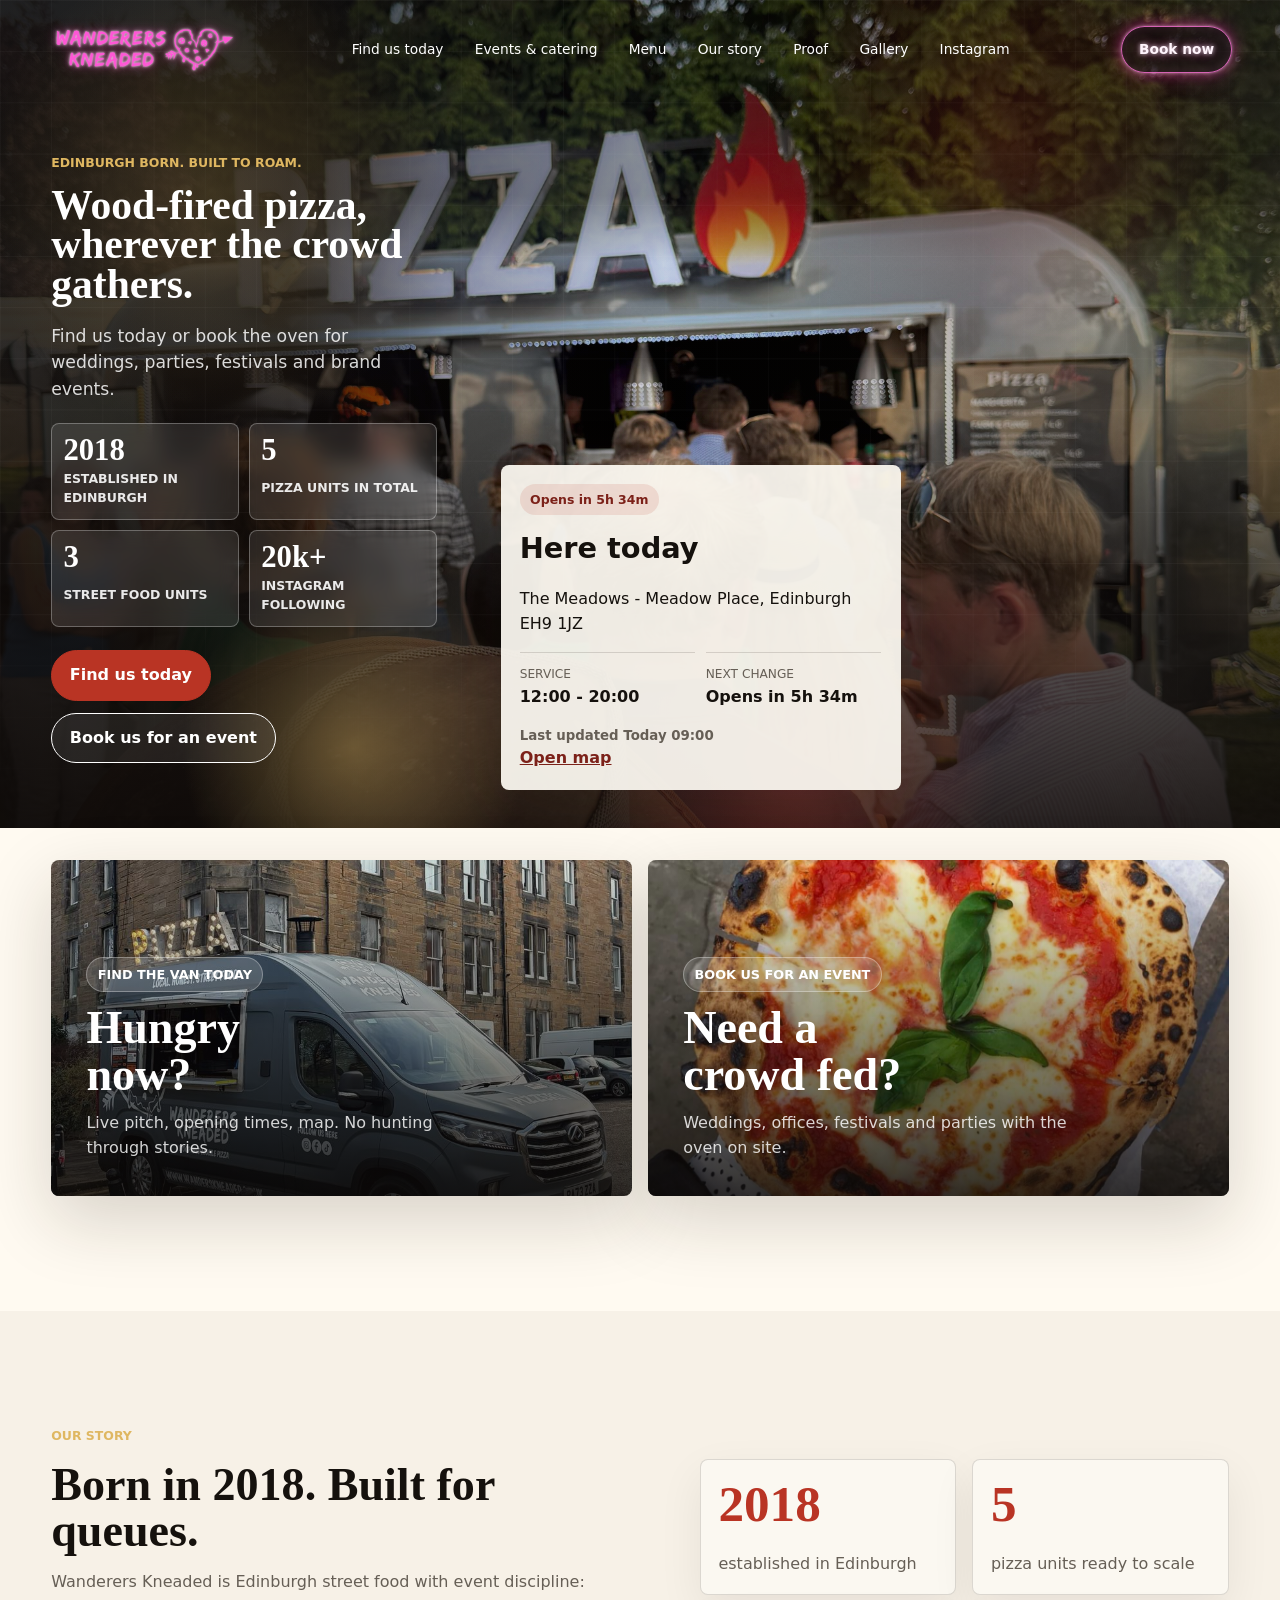
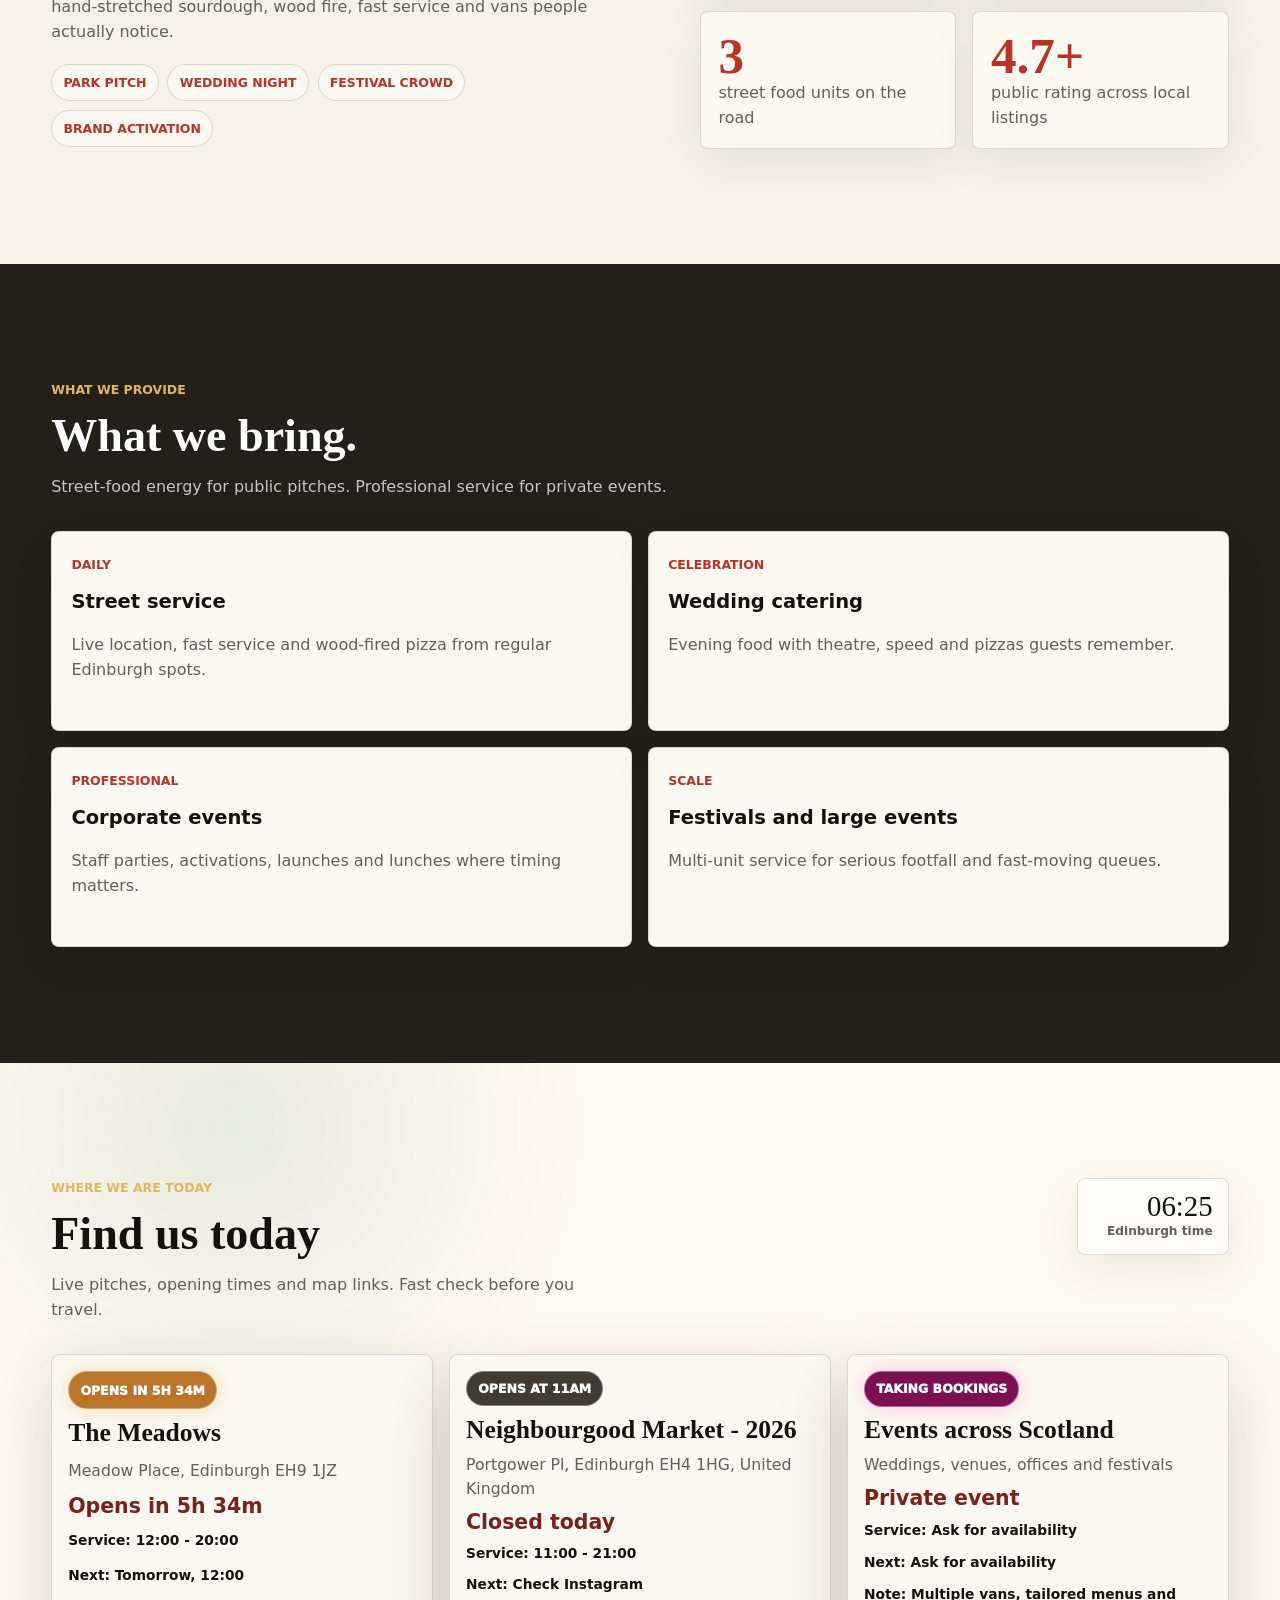
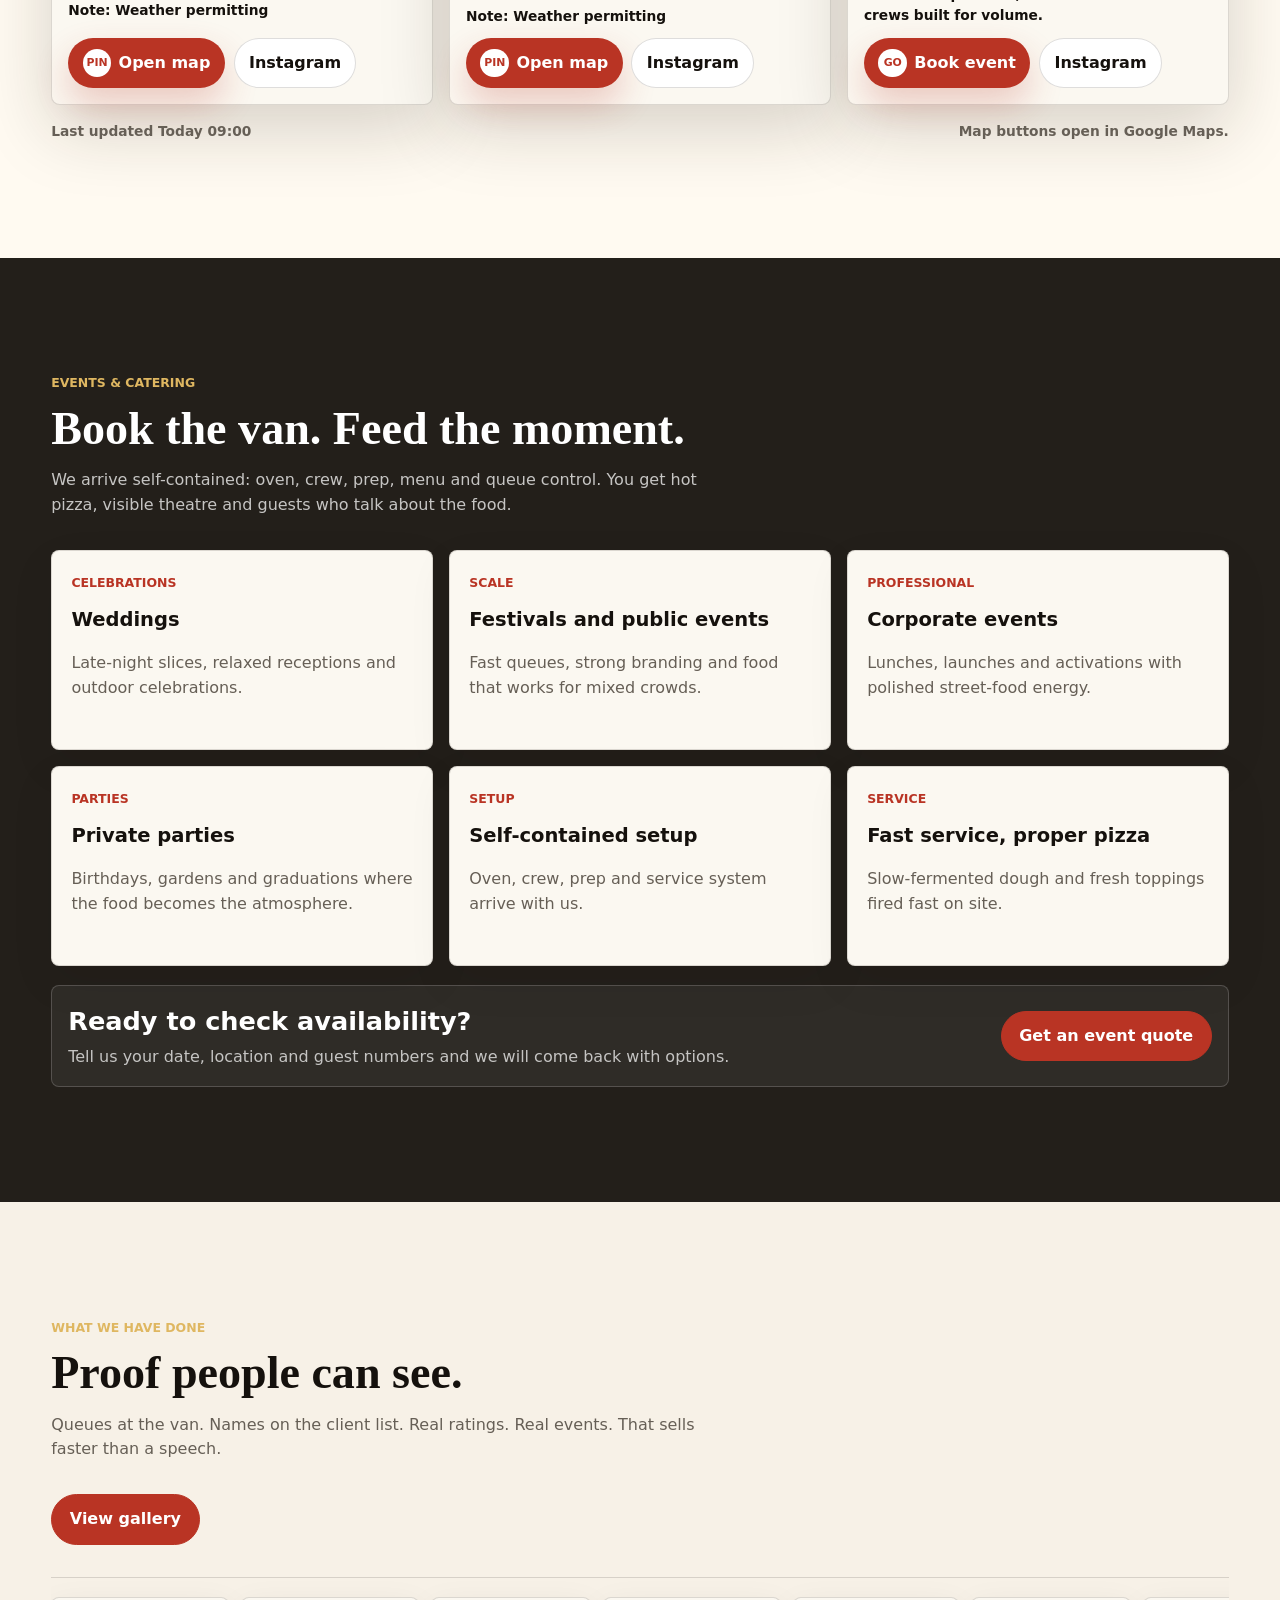
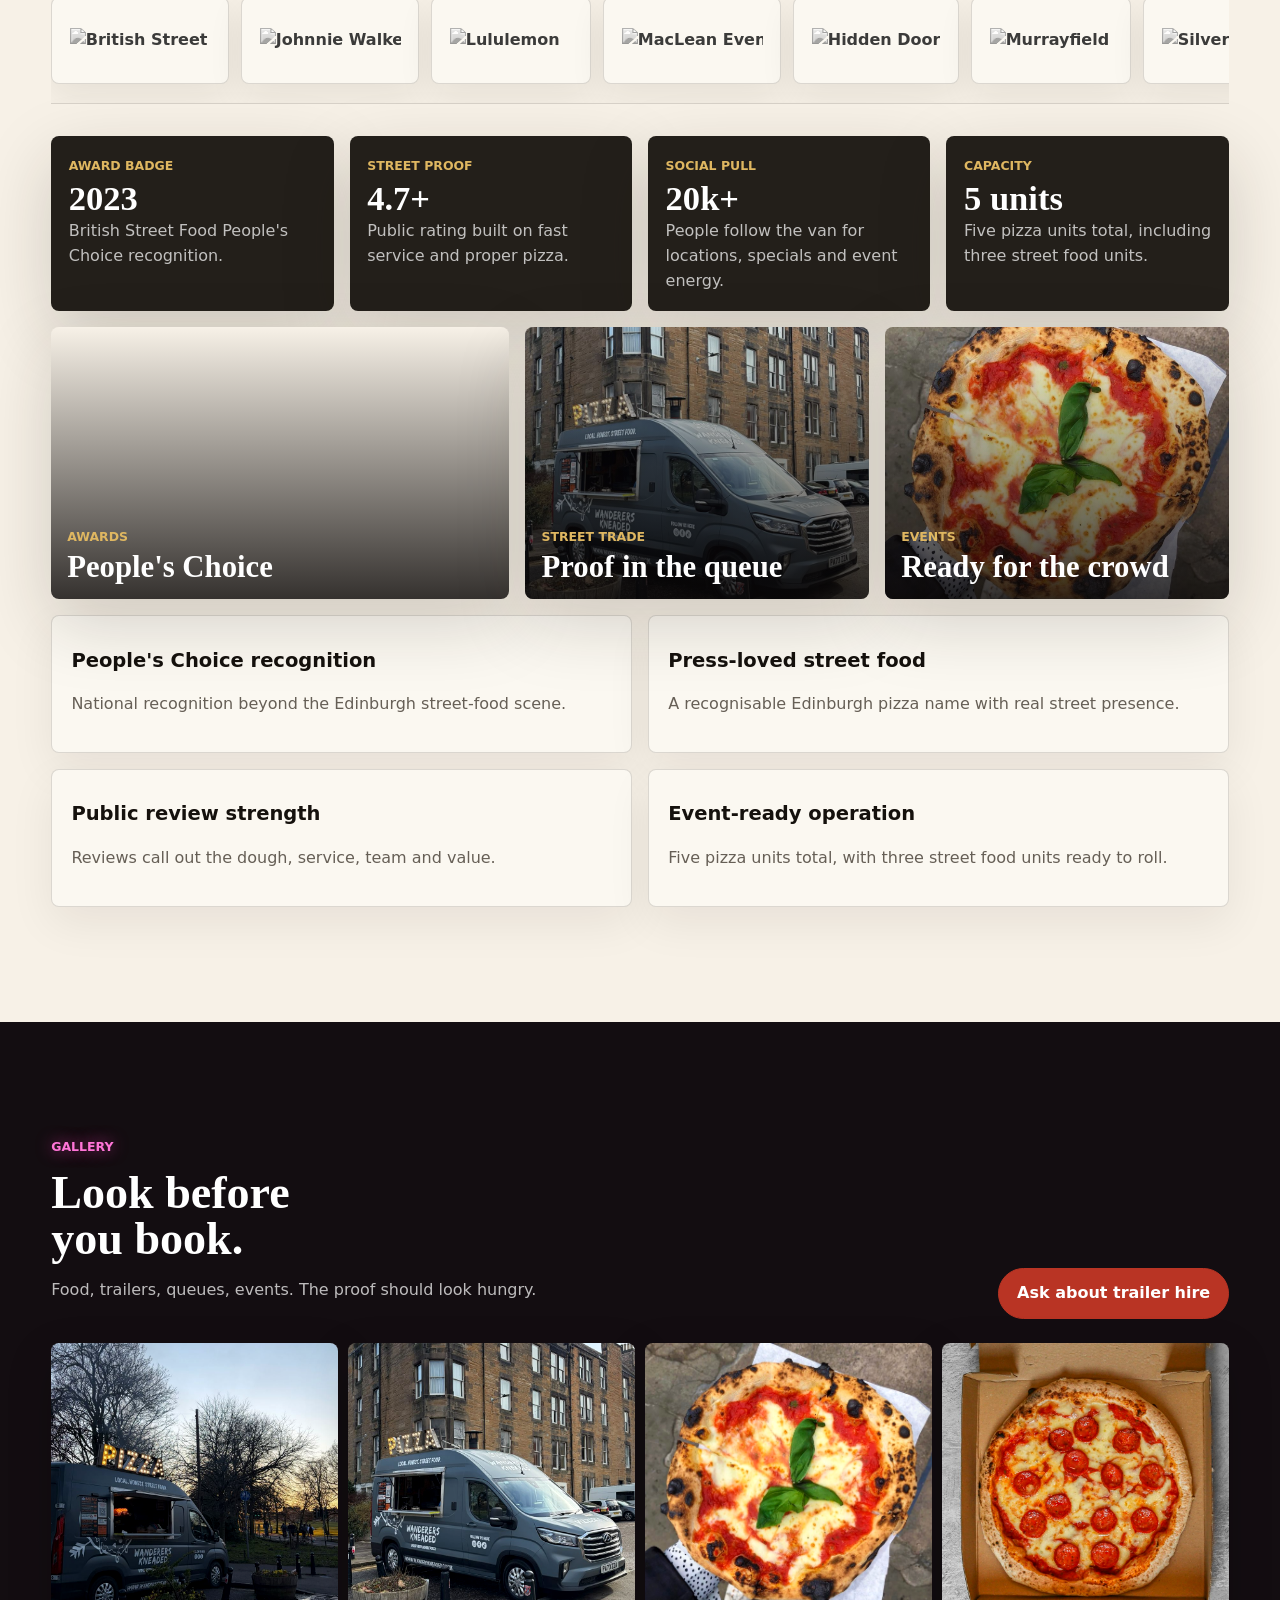
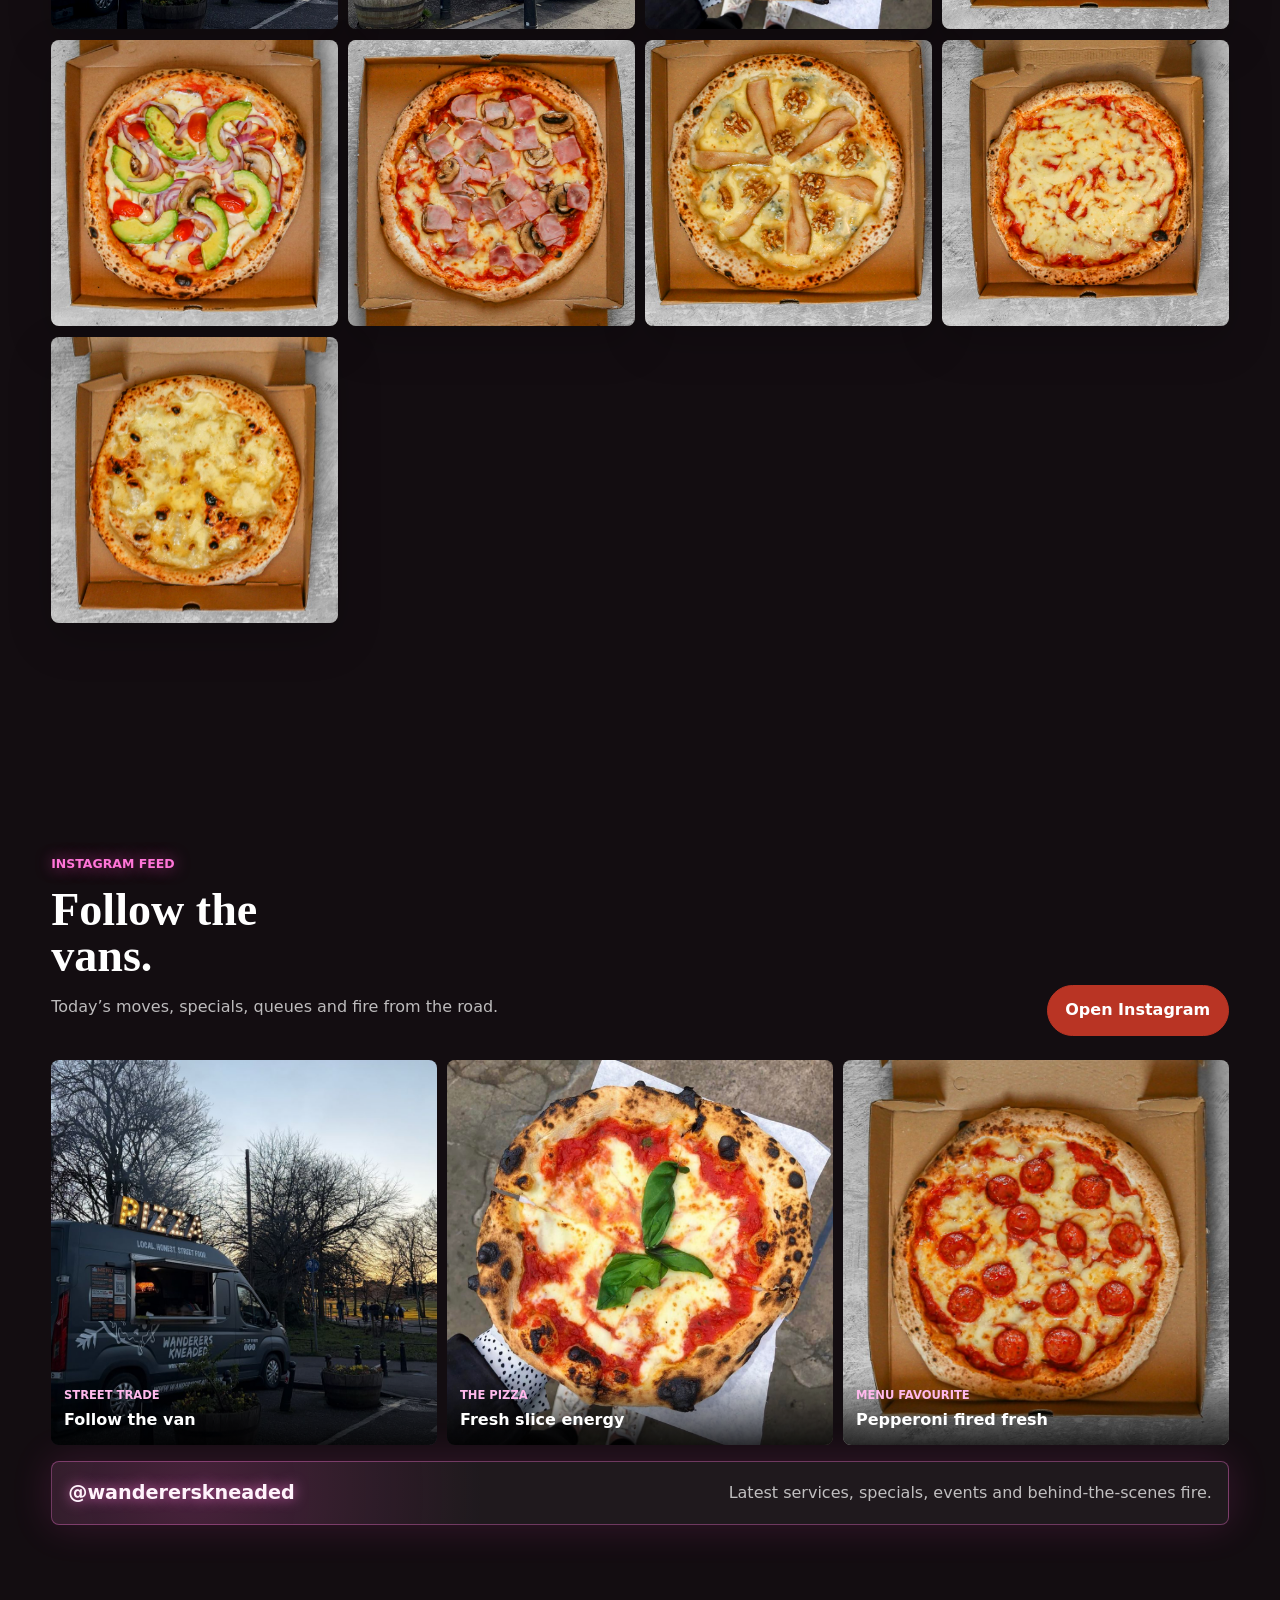
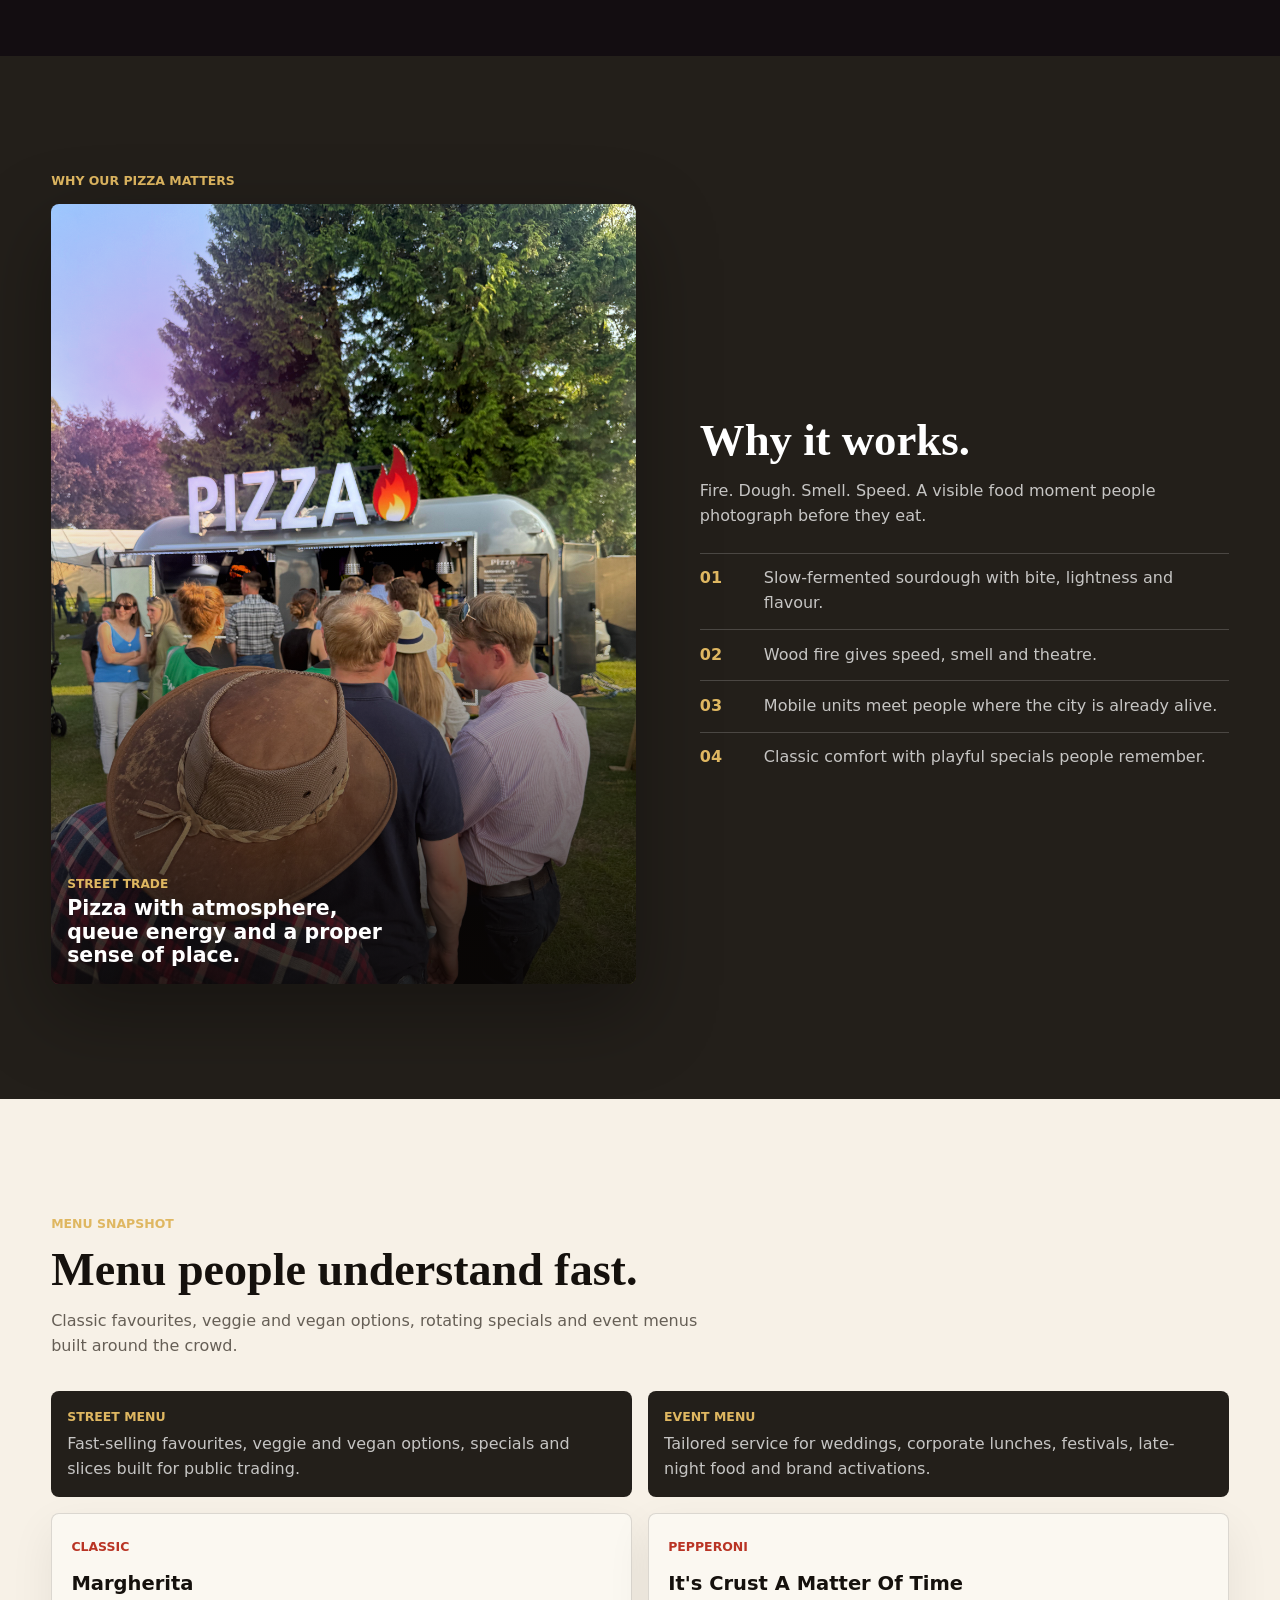
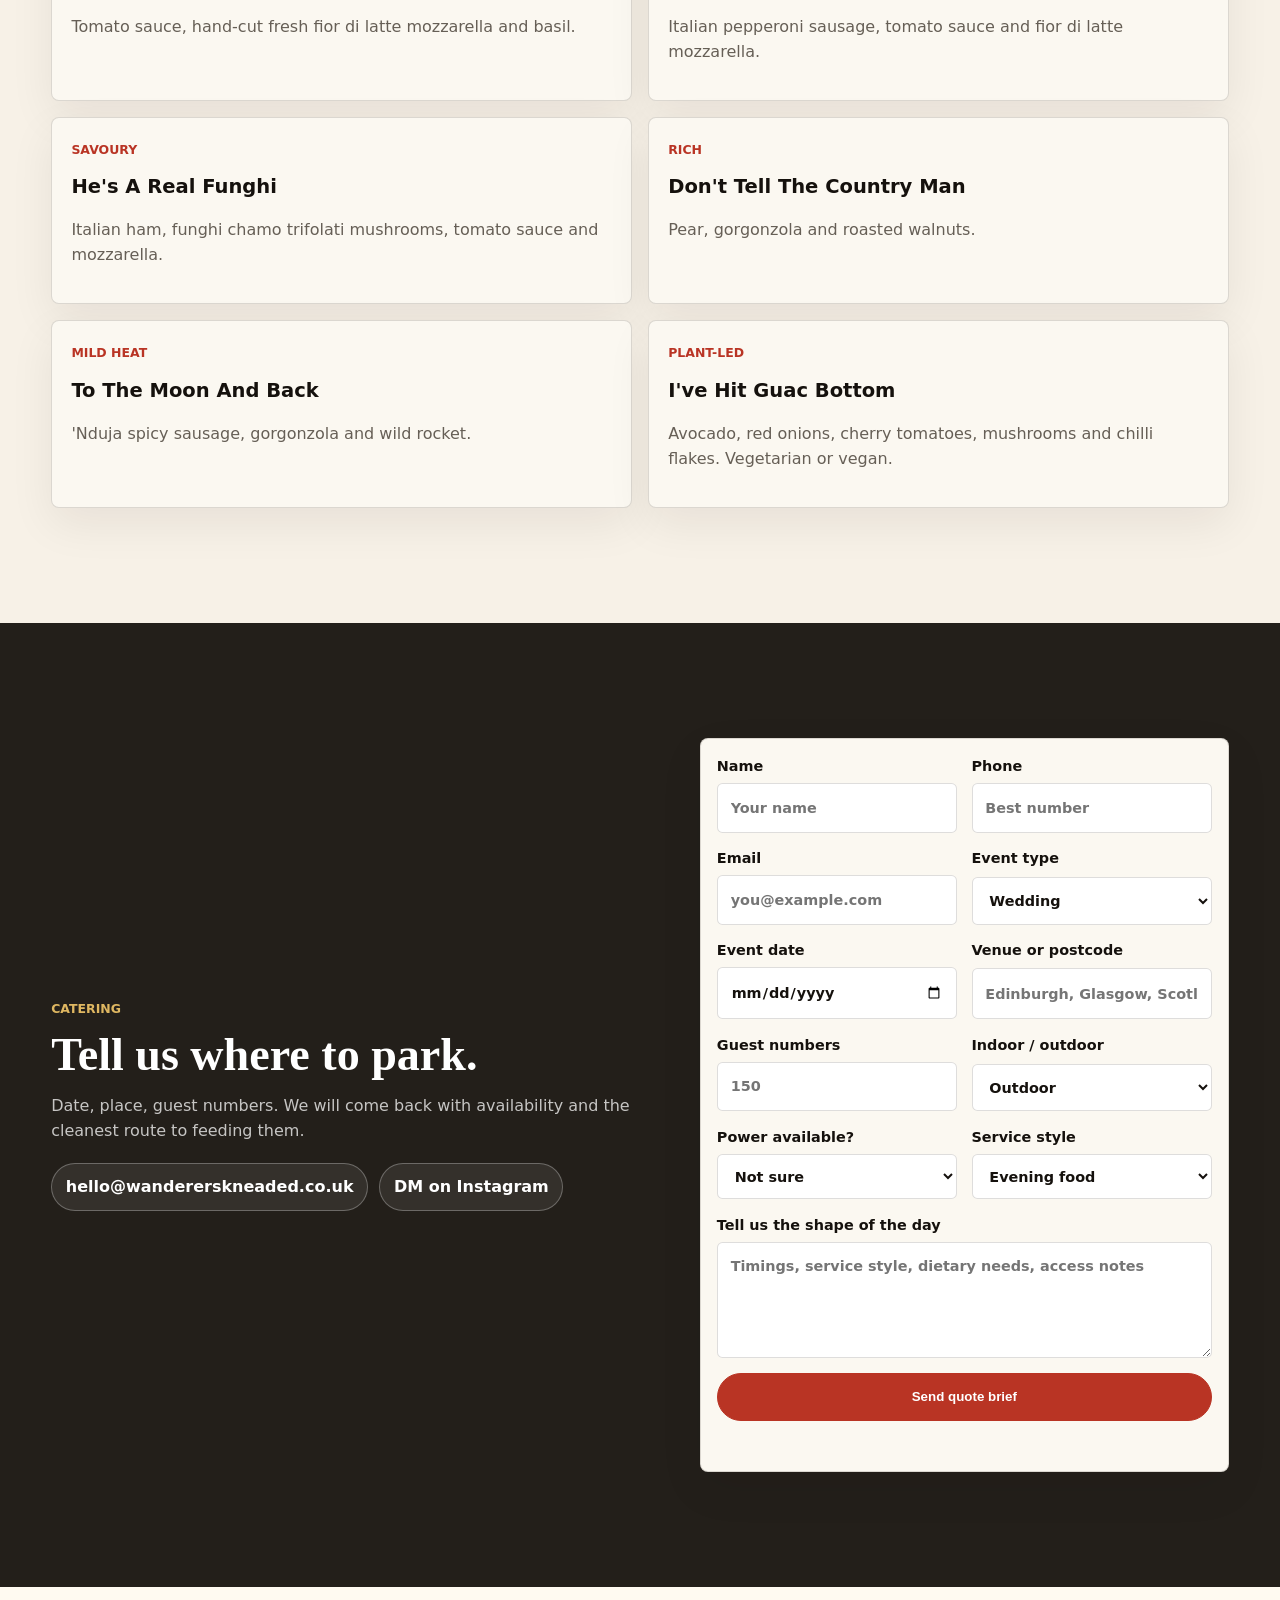
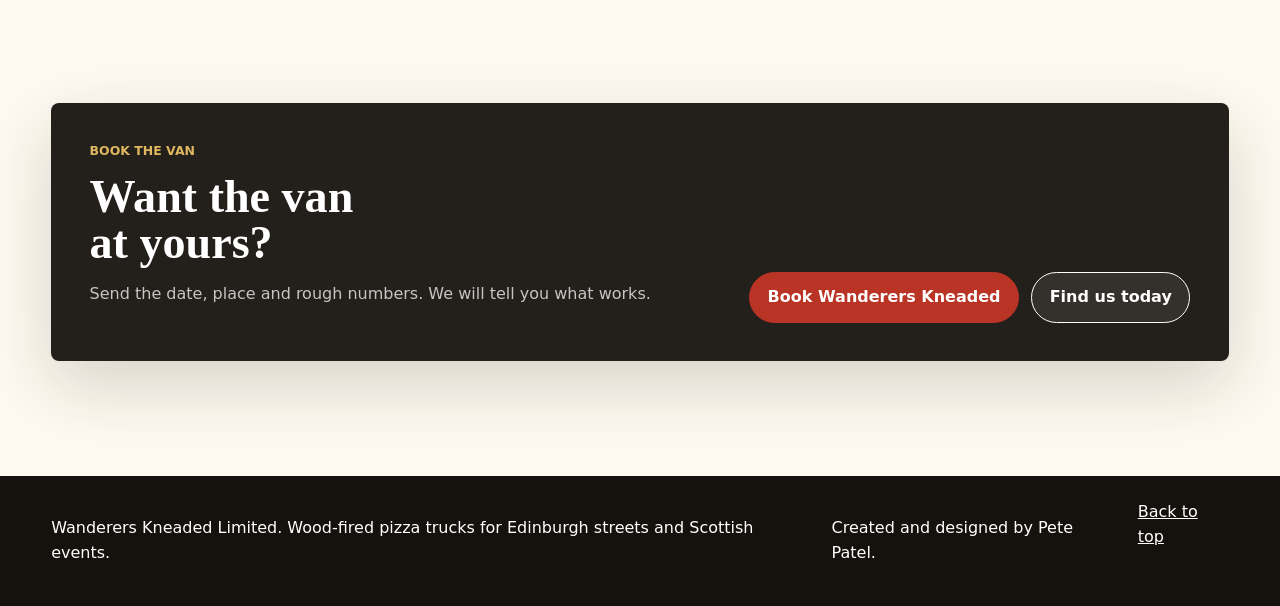
==== commit 557b3935: "Improve hero pizza sign framing" ====
--- a/index.html
+++ b/index.html
@@ -18,7 +18,7 @@
     <meta name="twitter:title" content="Wanderers Kneaded | Wood-Fired Pizza Trucks Edinburgh">
     <meta name="twitter:description" content="Award-winning mobile pizzeria serving wood-fired sourdough pizza across Edinburgh and Scotland.">
     <link rel="preconnect" href="https://static.wixstatic.com">
-    <link rel="stylesheet" href="styles.css?v=20260514-cms-phase-1">
+    <link rel="stylesheet" href="styles.css?v=20260514-hero-pizza-clear">
     <script type="application/ld+json">
       {
         "@context": "https://schema.org",
--- a/styles.css
+++ b/styles.css
@@ -184,7 +184,7 @@
   position: relative;
   min-height: 92vh;
   display: grid;
-  grid-template-columns: minmax(25rem, 0.72fr) minmax(18rem, 25rem);
+  grid-template-columns: minmax(22rem, 0.54fr) minmax(18rem, 25rem);
   align-items: end;
   gap: clamp(2rem, 5vw, 6rem);
   padding: 7.3rem clamp(1rem, 4vw, 4rem) 2.35rem;
@@ -198,11 +198,11 @@
   background:
     radial-gradient(circle at 17% 24%, rgba(223, 183, 97, 0.2), transparent 19%),
     radial-gradient(circle at 78% 18%, rgba(185, 52, 36, 0.2), transparent 20%),
-    linear-gradient(180deg, rgba(14, 10, 8, 0.42) 0 28%, rgba(14, 10, 8, 0.1) 34% 48%, rgba(14, 10, 8, 0.5) 64%, rgba(14, 10, 8, 0.88) 100%),
-    linear-gradient(90deg, rgba(14, 10, 8, 0.78) 0 22%, rgba(14, 10, 8, 0.1) 40%, rgba(14, 10, 8, 0.22) 64%, rgba(14, 10, 8, 0.48) 100%),
+    linear-gradient(180deg, rgba(14, 10, 8, 0.38) 0 24%, rgba(14, 10, 8, 0.08) 32% 50%, rgba(14, 10, 8, 0.48) 68%, rgba(14, 10, 8, 0.86) 100%),
+    linear-gradient(90deg, rgba(14, 10, 8, 0.84) 0 23%, rgba(14, 10, 8, 0.32) 35%, rgba(14, 10, 8, 0.05) 52%, rgba(14, 10, 8, 0.26) 78%, rgba(14, 10, 8, 0.5) 100%),
     url("assets/gallery/why-queue.jpg");
-  background-size: auto, auto, auto, auto, cover;
-  background-position: center, center, center, center, 54% 35%;
+  background-size: auto, auto, auto, auto, 112% auto;
+  background-position: center, center, center, center, 62% 46%;
   background-repeat: no-repeat;
   transform: scale(1.015);
   animation: slowZoom 18s ease-in-out infinite alternate;
@@ -237,7 +237,7 @@
 }
 
 .hero-copy {
-  max-width: 46rem;
+  max-width: 38rem;
   padding-bottom: 3vh;
 }
 
@@ -381,9 +381,9 @@
 
 .hero h1 {
   margin: 0;
-  max-width: 540px;
+  max-width: 485px;
   font-family: Georgia, "Times New Roman", serif;
-  font-size: clamp(2.65rem, 3.55vw, 3.95rem);
+  font-size: clamp(2.45rem, 3.25vw, 3.55rem);
   line-height: 0.96;
   letter-spacing: 0;
 }
@@ -1729,7 +1729,8 @@
   }
 
   .hero-media {
-    background-position: center, center, center, center, 54% 30%;
+    background-size: auto, auto, auto, auto, 132% auto;
+    background-position: center, center, center, center, 61% 38%;
   }
 
   .final-cta-actions {
@@ -1745,8 +1746,8 @@
   }
 
   .hero-media {
-    background-size: auto, auto, auto, auto, 175% auto;
-    background-position: center, center, center, center, 46% 34%;
+    background-size: auto, auto, auto, auto, 188% auto;
+    background-position: center, center, center, center, 57% 26%;
   }
 
   .brand {
@@ -1811,8 +1812,8 @@
   }
 
   .hero h1 {
-    max-width: 11ch;
-    font-size: clamp(2.05rem, 9vw, 2.55rem);
+    max-width: 10.5ch;
+    font-size: clamp(1.95rem, 8.3vw, 2.42rem);
     line-height: 1.02;
     overflow-wrap: anywhere;
   }
@@ -1824,6 +1825,10 @@
 
   .hero-proof article {
     min-height: auto;
+  }
+
+  .hero-proof {
+    margin-top: 7.5rem;
   }
 
   .service-grid,
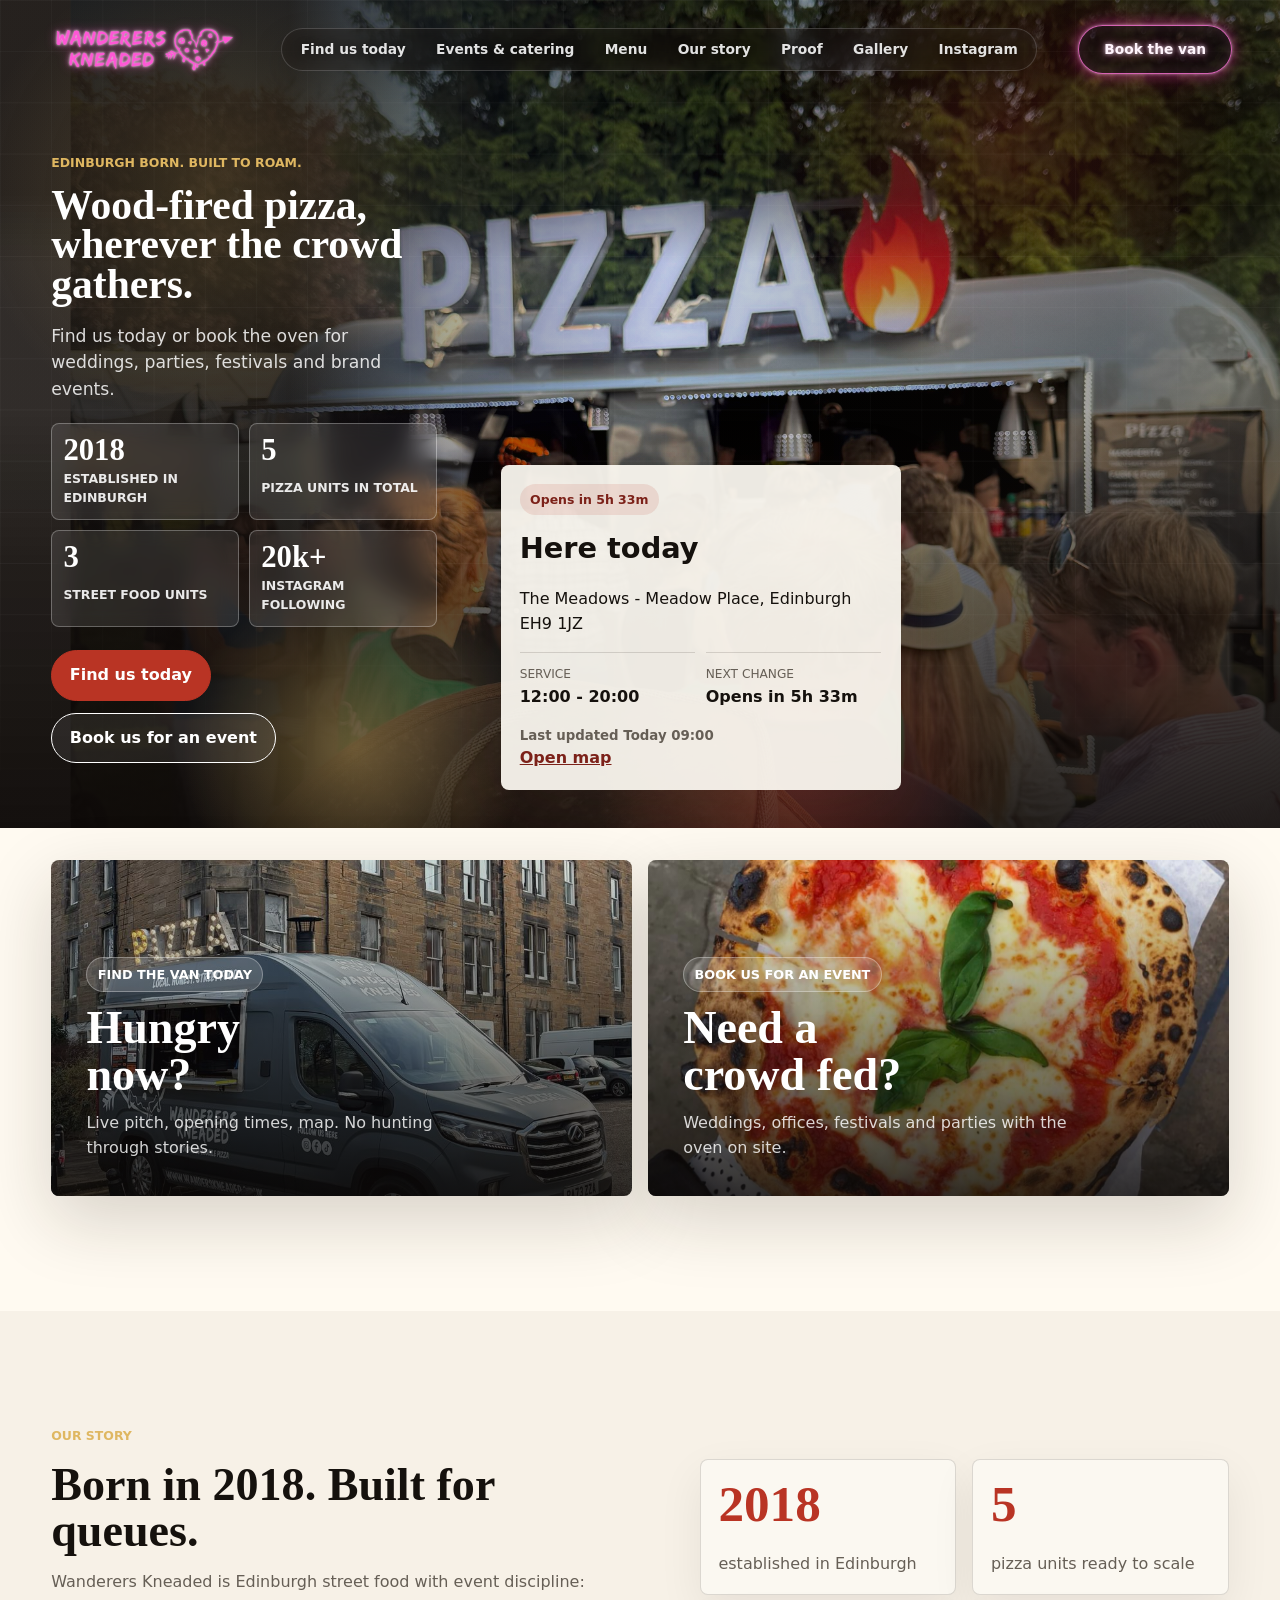
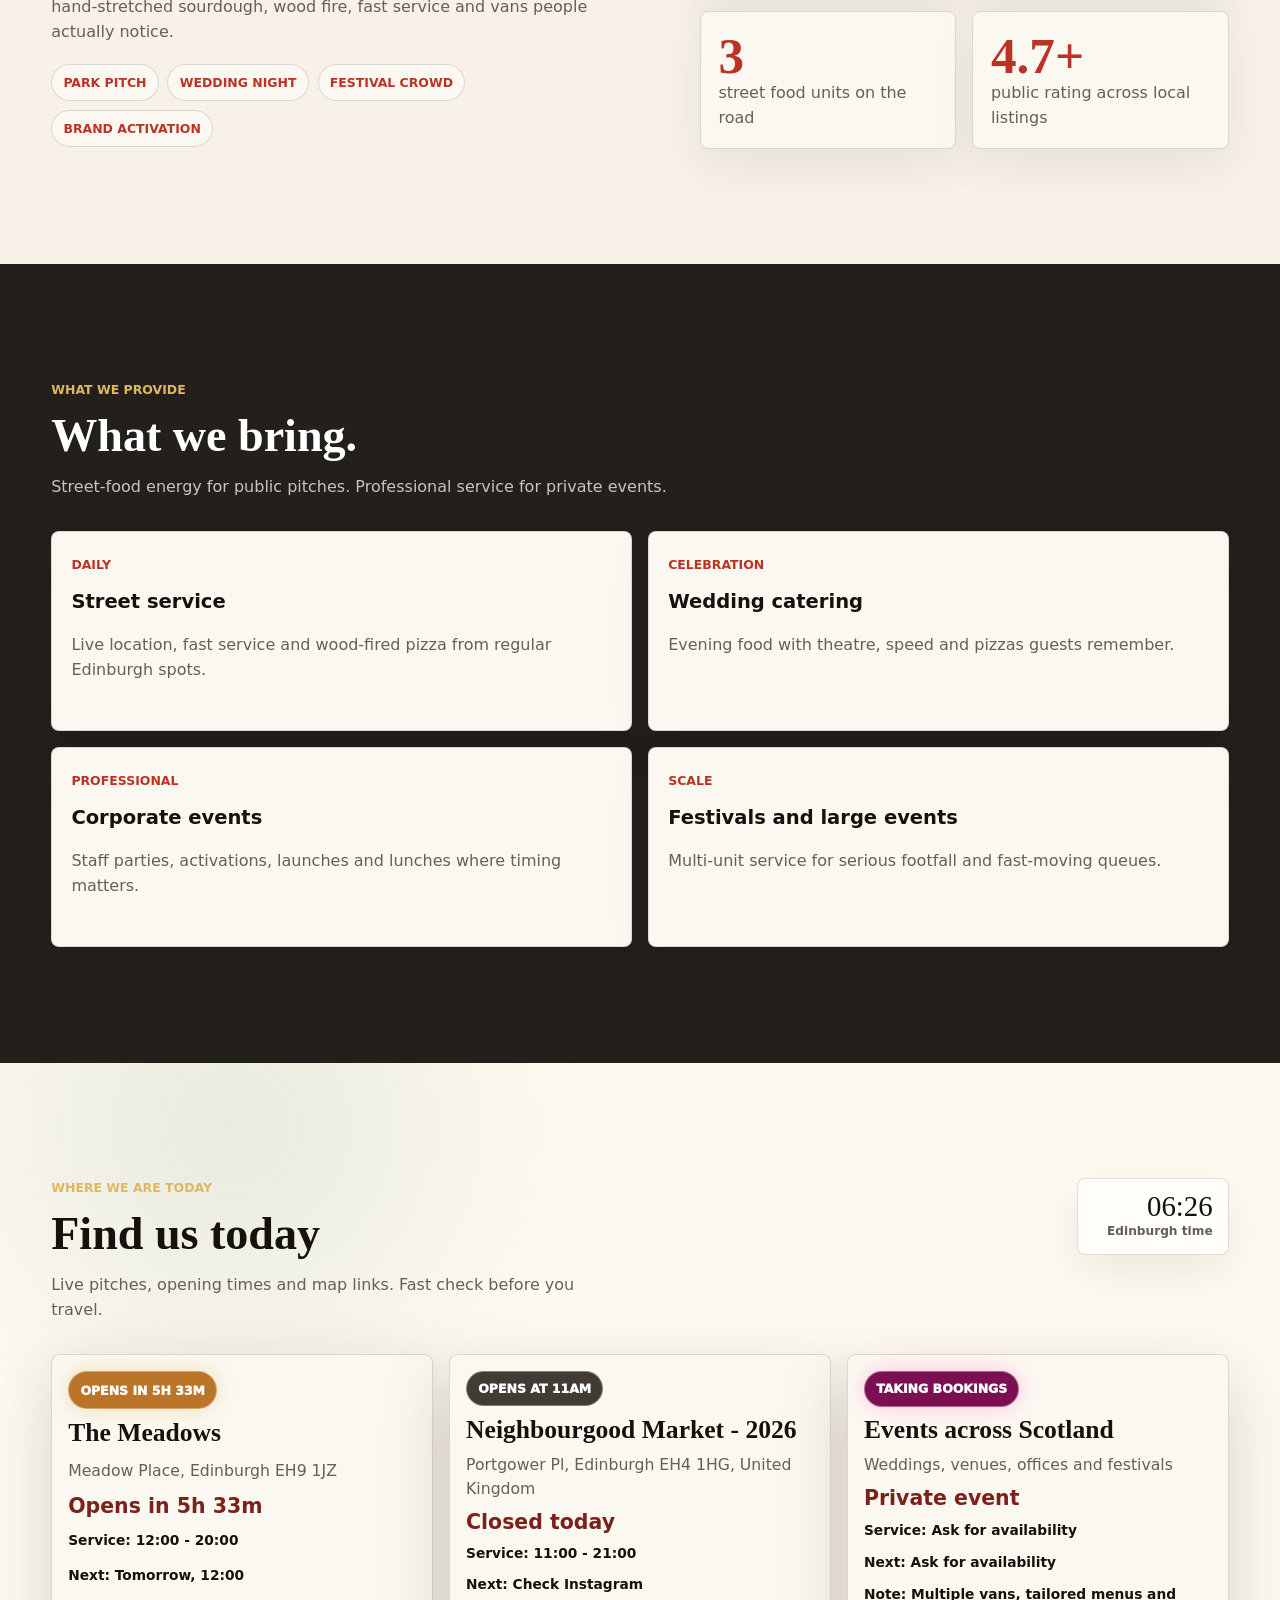
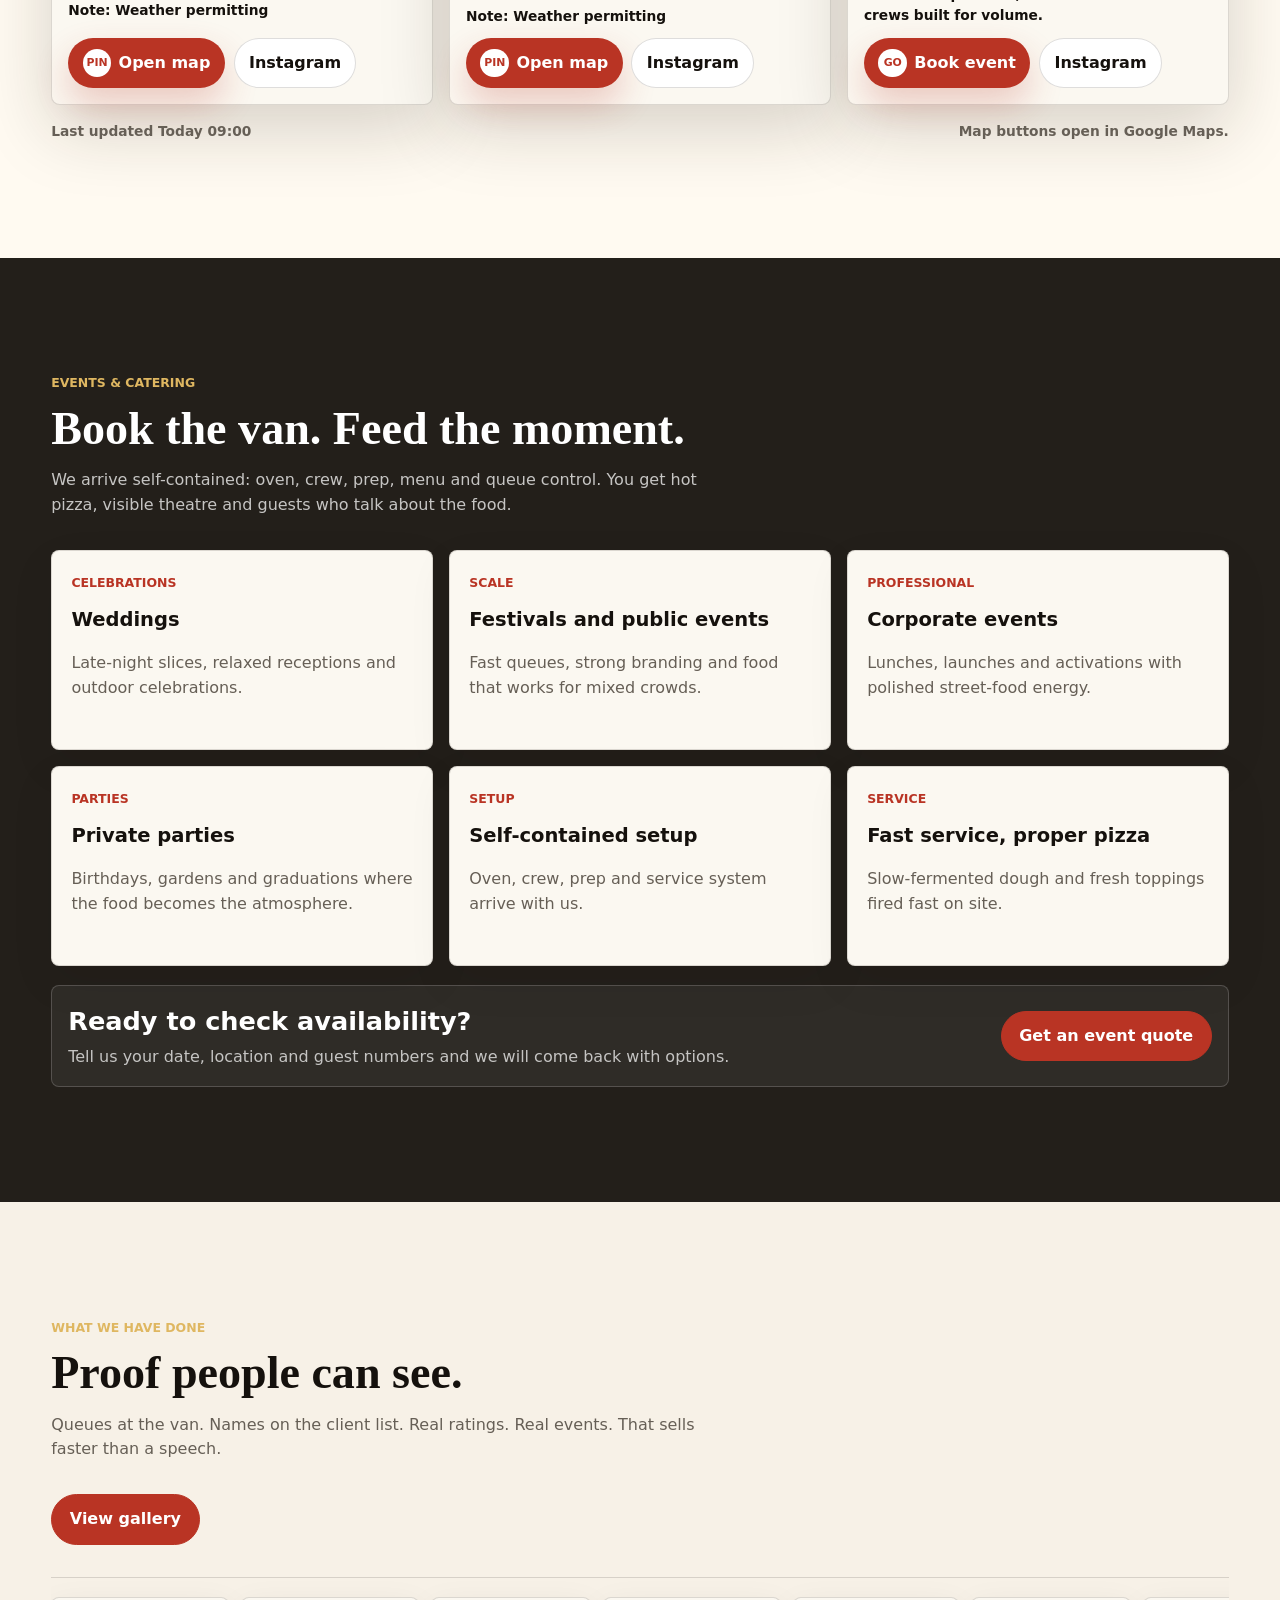
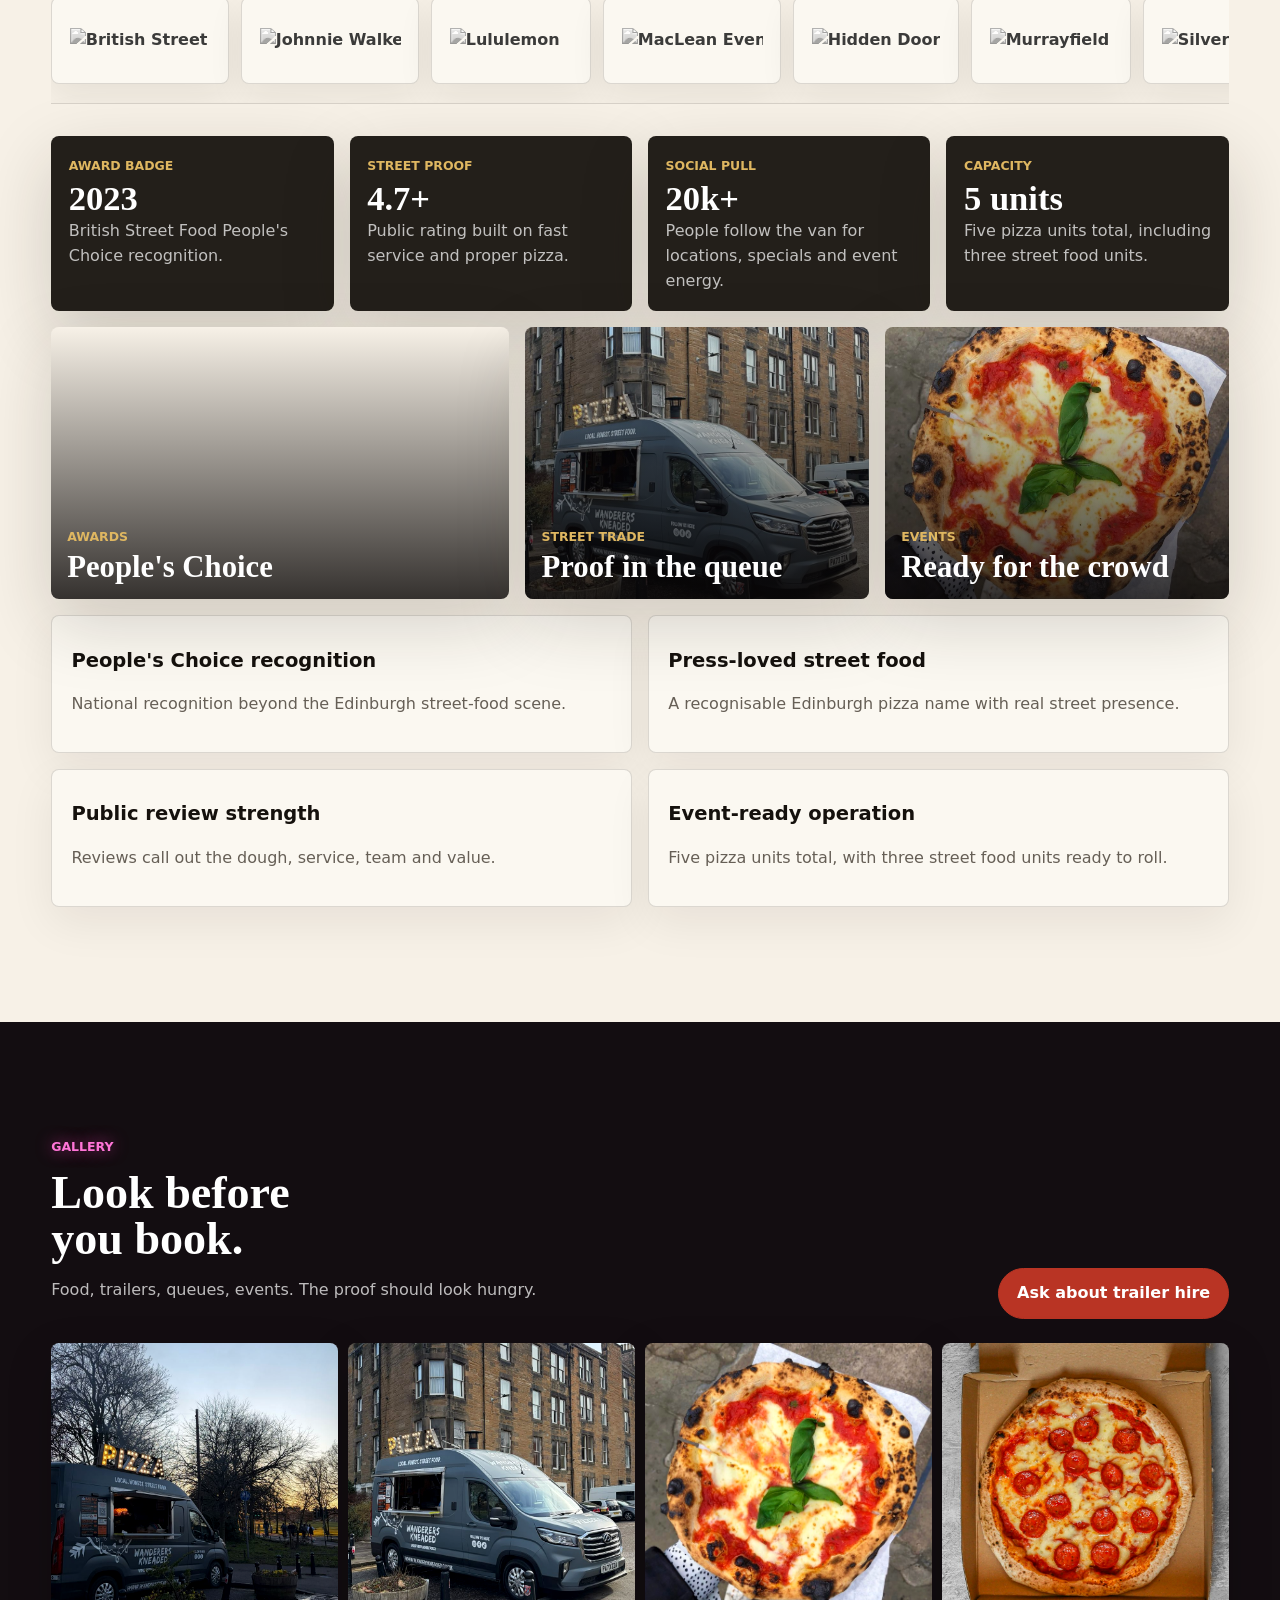
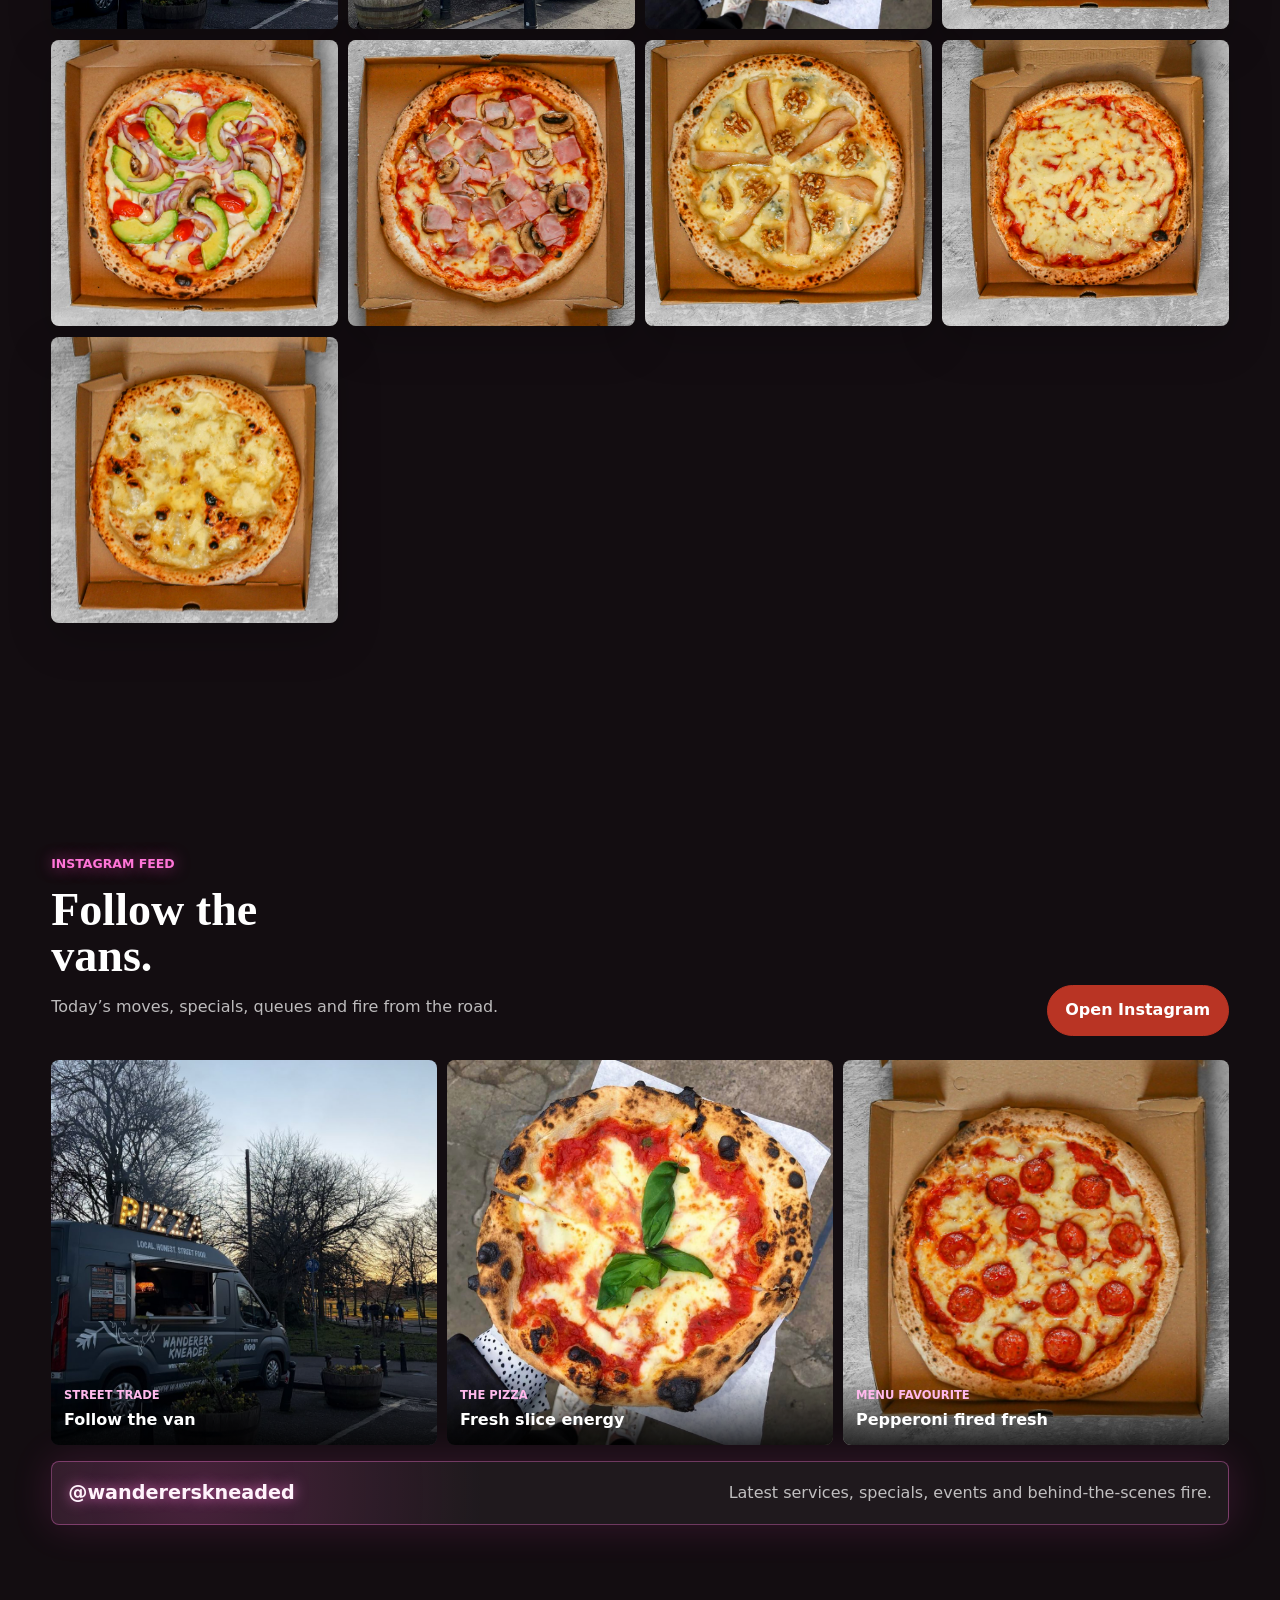
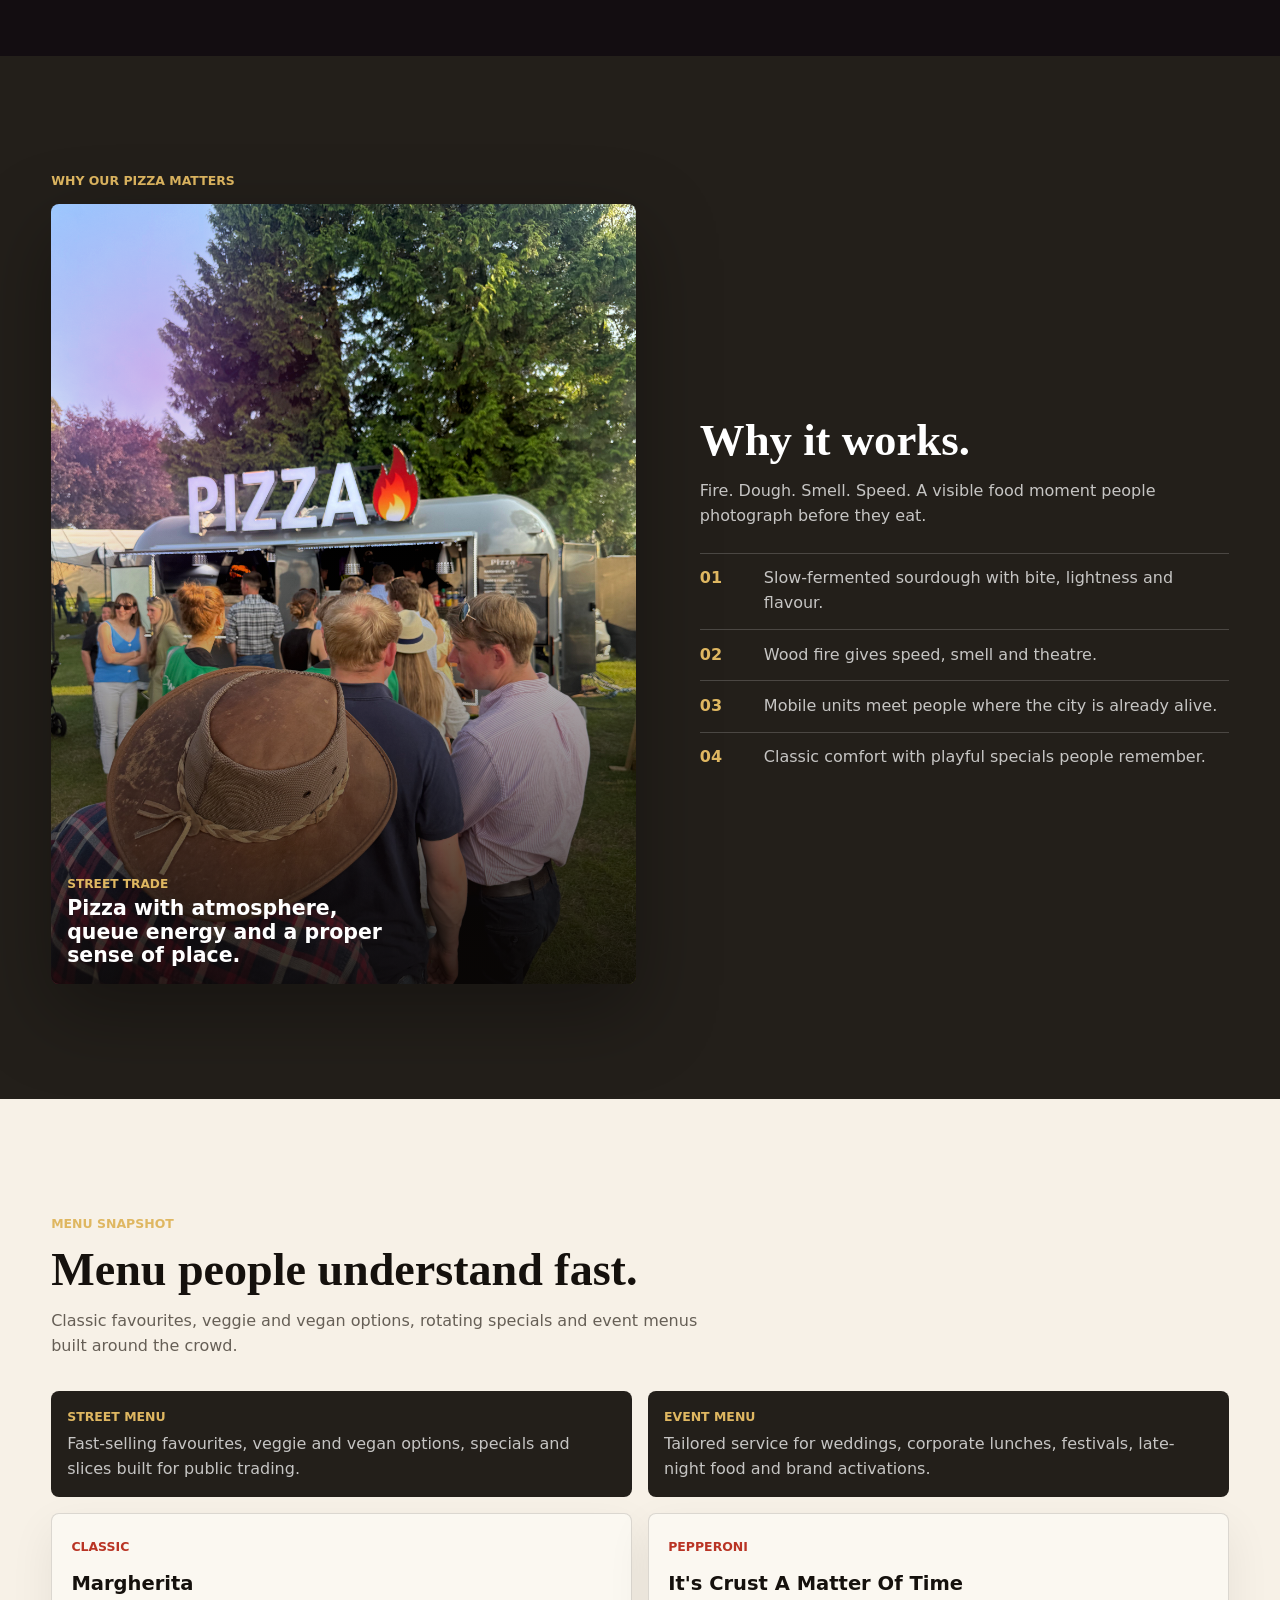
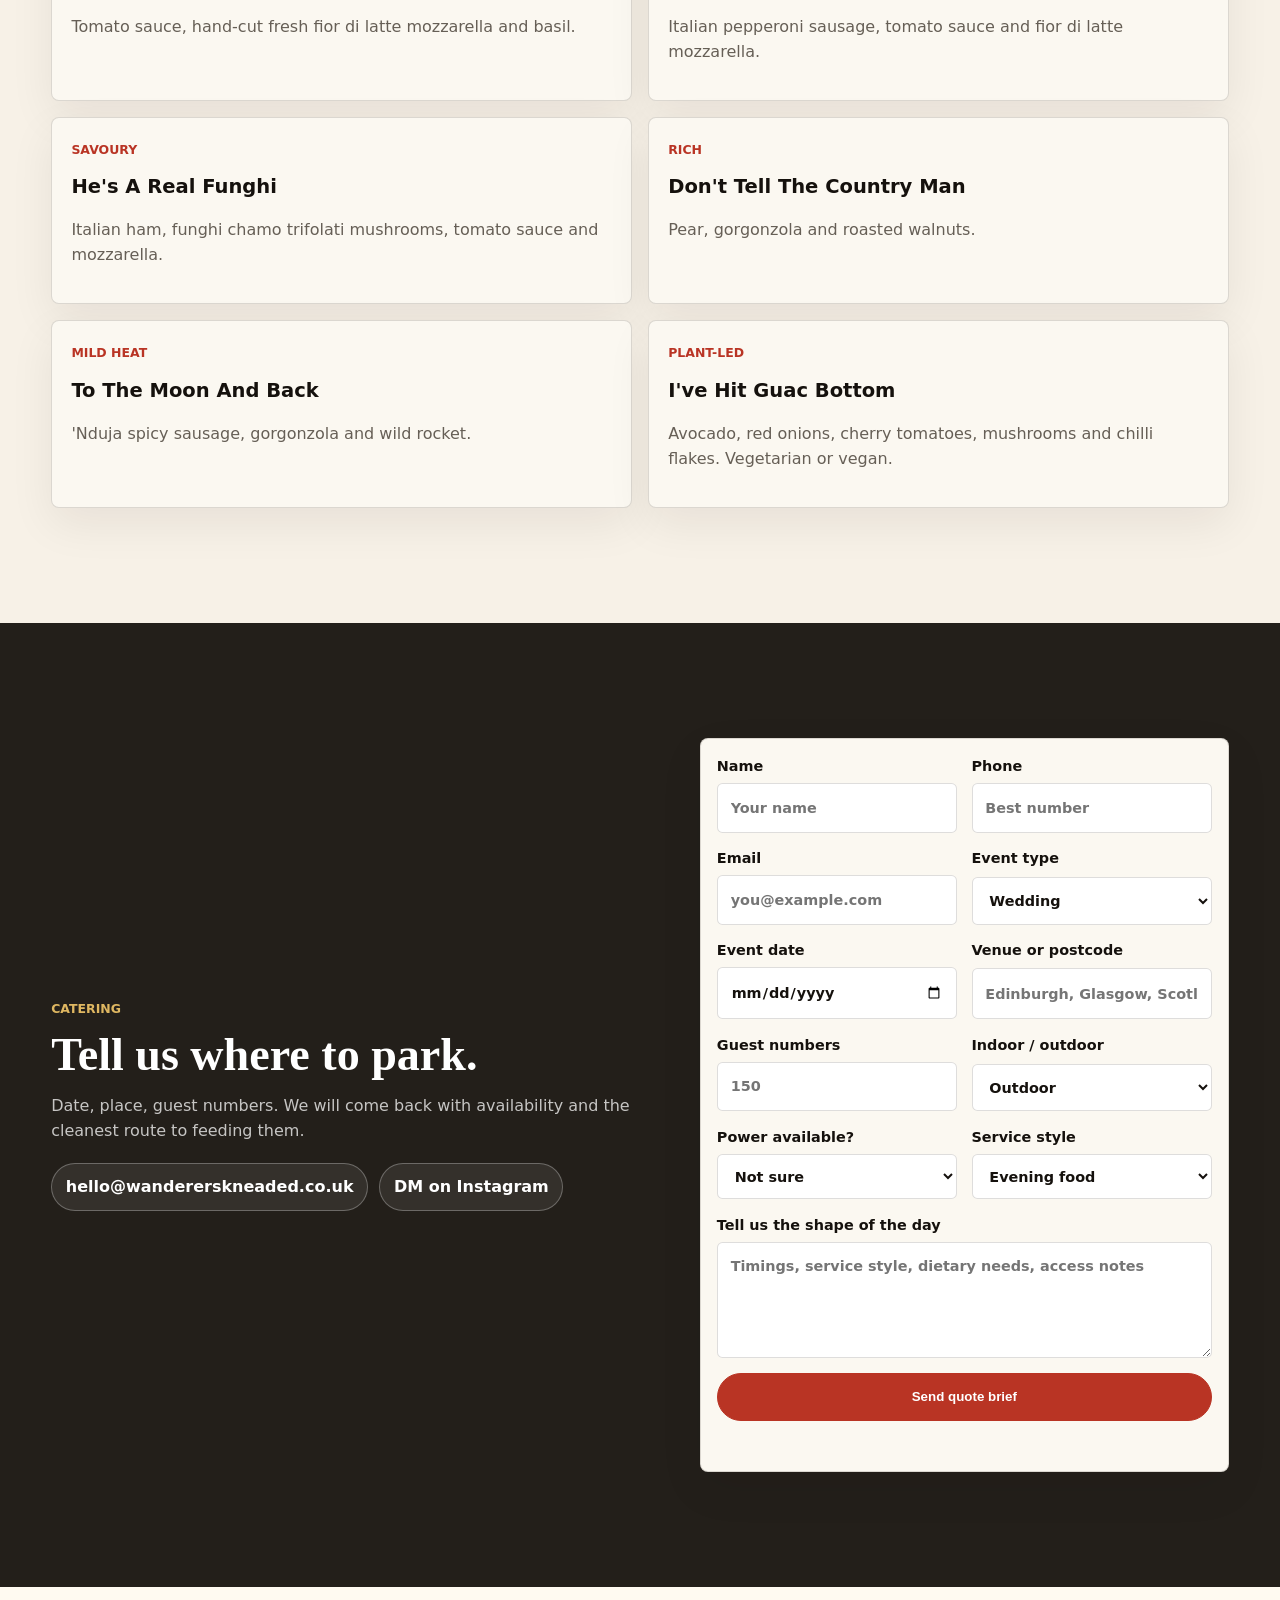
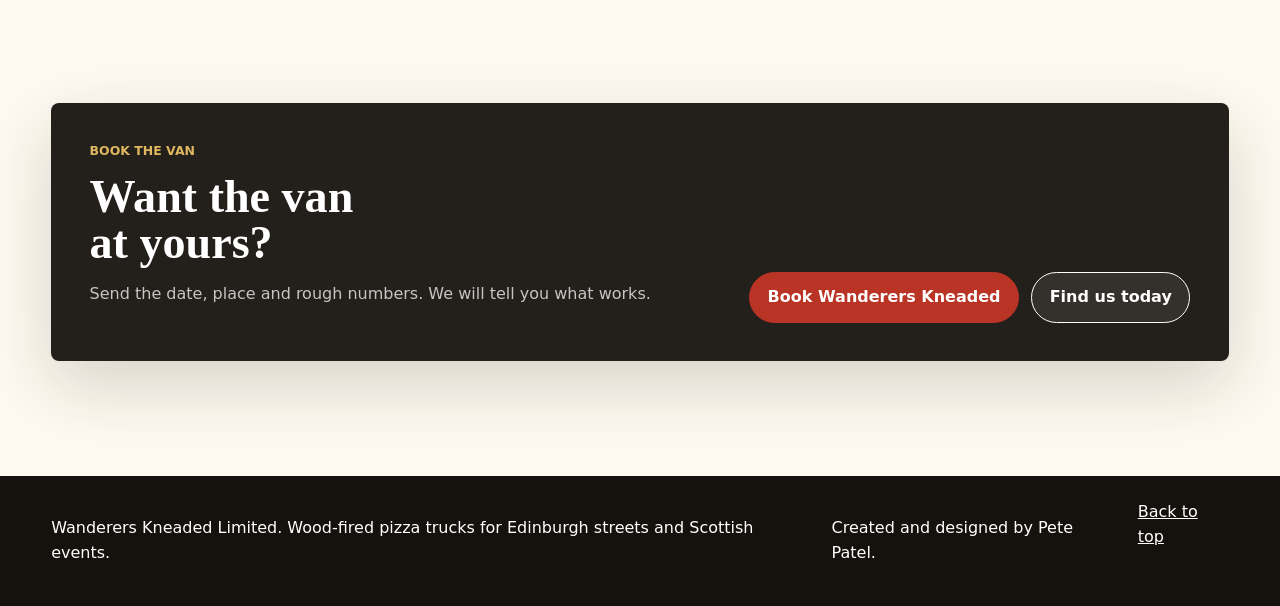
==== commit 39b4f011: "Polish hero framing and header menu" ====
--- a/index.html
+++ b/index.html
@@ -18,7 +18,7 @@
     <meta name="twitter:title" content="Wanderers Kneaded | Wood-Fired Pizza Trucks Edinburgh">
     <meta name="twitter:description" content="Award-winning mobile pizzeria serving wood-fired sourdough pizza across Edinburgh and Scotland.">
     <link rel="preconnect" href="https://static.wixstatic.com">
-    <link rel="stylesheet" href="styles.css?v=20260514-hero-pizza-clear">
+    <link rel="stylesheet" href="styles.css?v=20260515-header-menu-cta">
     <script type="application/ld+json">
       {
         "@context": "https://schema.org",
@@ -66,7 +66,7 @@
         <a href="#gallery">Gallery</a>
         <a href="#instagram">Instagram</a>
       </nav>
-      <a class="header-action" href="#quote">Book now</a>
+      <a class="header-action" href="#quote">Book the van</a>
     </header>
 
     <main id="main">
--- a/styles.css
+++ b/styles.css
@@ -117,31 +117,55 @@
   display: flex;
   justify-content: center;
   flex-wrap: wrap;
-  gap: 0.35rem;
+  gap: 0.18rem;
+  width: fit-content;
+  justify-self: center;
+  padding: 0.28rem;
+  border: 1px solid rgba(255, 255, 255, 0.18);
+  border-radius: 999px;
+  background: rgba(16, 10, 7, 0.32);
+  box-shadow:
+    0 0.8rem 2rem rgba(0, 0, 0, 0.16),
+    inset 0 0 0.9rem rgba(255, 255, 255, 0.04);
+  backdrop-filter: blur(14px);
 }
 
 .nav a,
 .header-action {
   text-decoration: none;
   font-size: 0.86rem;
-  padding: 0.55rem 0.8rem;
+  padding: 0.58rem 0.86rem;
   border-radius: 999px;
 }
 
+.nav a {
+  color: rgba(255, 255, 255, 0.88);
+  font-weight: 800;
+  line-height: 1;
+  text-shadow: 0 0 0.45rem rgba(0, 0, 0, 0.38);
+  transition: background 180ms ease, color 180ms ease, box-shadow 180ms ease, transform 180ms ease;
+}
+
 .nav a:hover {
-  background: rgba(255, 255, 255, 0.16);
+  color: #fff4fc;
+  background: rgba(255, 72, 194, 0.18);
+  box-shadow:
+    0 0 0.45rem rgba(255, 72, 194, 0.24),
+    inset 0 0 0.75rem rgba(255, 244, 252, 0.07);
+  transform: translateY(-0.04rem);
 }
 
 .header-action {
   position: relative;
-  min-width: 6.8rem;
-  padding: 0.72rem 1.05rem;
+  min-width: 9.6rem;
+  padding: 0.78rem 1.45rem;
   overflow: hidden;
   color: #fff4fc;
   font-weight: 900;
   text-align: center;
   background: rgba(19, 13, 17, 0.58);
   border: 1px solid rgba(255, 117, 216, 0.82);
+  letter-spacing: 0;
   box-shadow:
     0 0 0.2rem rgba(255, 244, 252, 0.48),
     0 0 0.7rem rgba(255, 72, 194, 0.42),
@@ -180,6 +204,17 @@
   text-shadow: 0 0 0.45rem rgba(255, 72, 194, 0.34);
 }
 
+.site-header.is-scrolled .nav {
+  border-color: rgba(32, 23, 13, 0.1);
+  background: rgba(255, 255, 255, 0.68);
+  box-shadow: inset 0 0 0.9rem rgba(255, 255, 255, 0.38);
+}
+
+.site-header.is-scrolled .nav a {
+  color: rgba(32, 23, 13, 0.78);
+  text-shadow: none;
+}
+
 .hero {
   position: relative;
   min-height: 92vh;
@@ -201,8 +236,8 @@
     linear-gradient(180deg, rgba(14, 10, 8, 0.38) 0 24%, rgba(14, 10, 8, 0.08) 32% 50%, rgba(14, 10, 8, 0.48) 68%, rgba(14, 10, 8, 0.86) 100%),
     linear-gradient(90deg, rgba(14, 10, 8, 0.84) 0 23%, rgba(14, 10, 8, 0.32) 35%, rgba(14, 10, 8, 0.05) 52%, rgba(14, 10, 8, 0.26) 78%, rgba(14, 10, 8, 0.5) 100%),
     url("assets/gallery/why-queue.jpg");
-  background-size: auto, auto, auto, auto, 112% auto;
-  background-position: center, center, center, center, 62% 46%;
+  background-size: auto, auto, auto, auto, 108% auto;
+  background-position: center, center, center, center, calc(50% + 130px) 41%;
   background-repeat: no-repeat;
   transform: scale(1.015);
   animation: slowZoom 18s ease-in-out infinite alternate;
